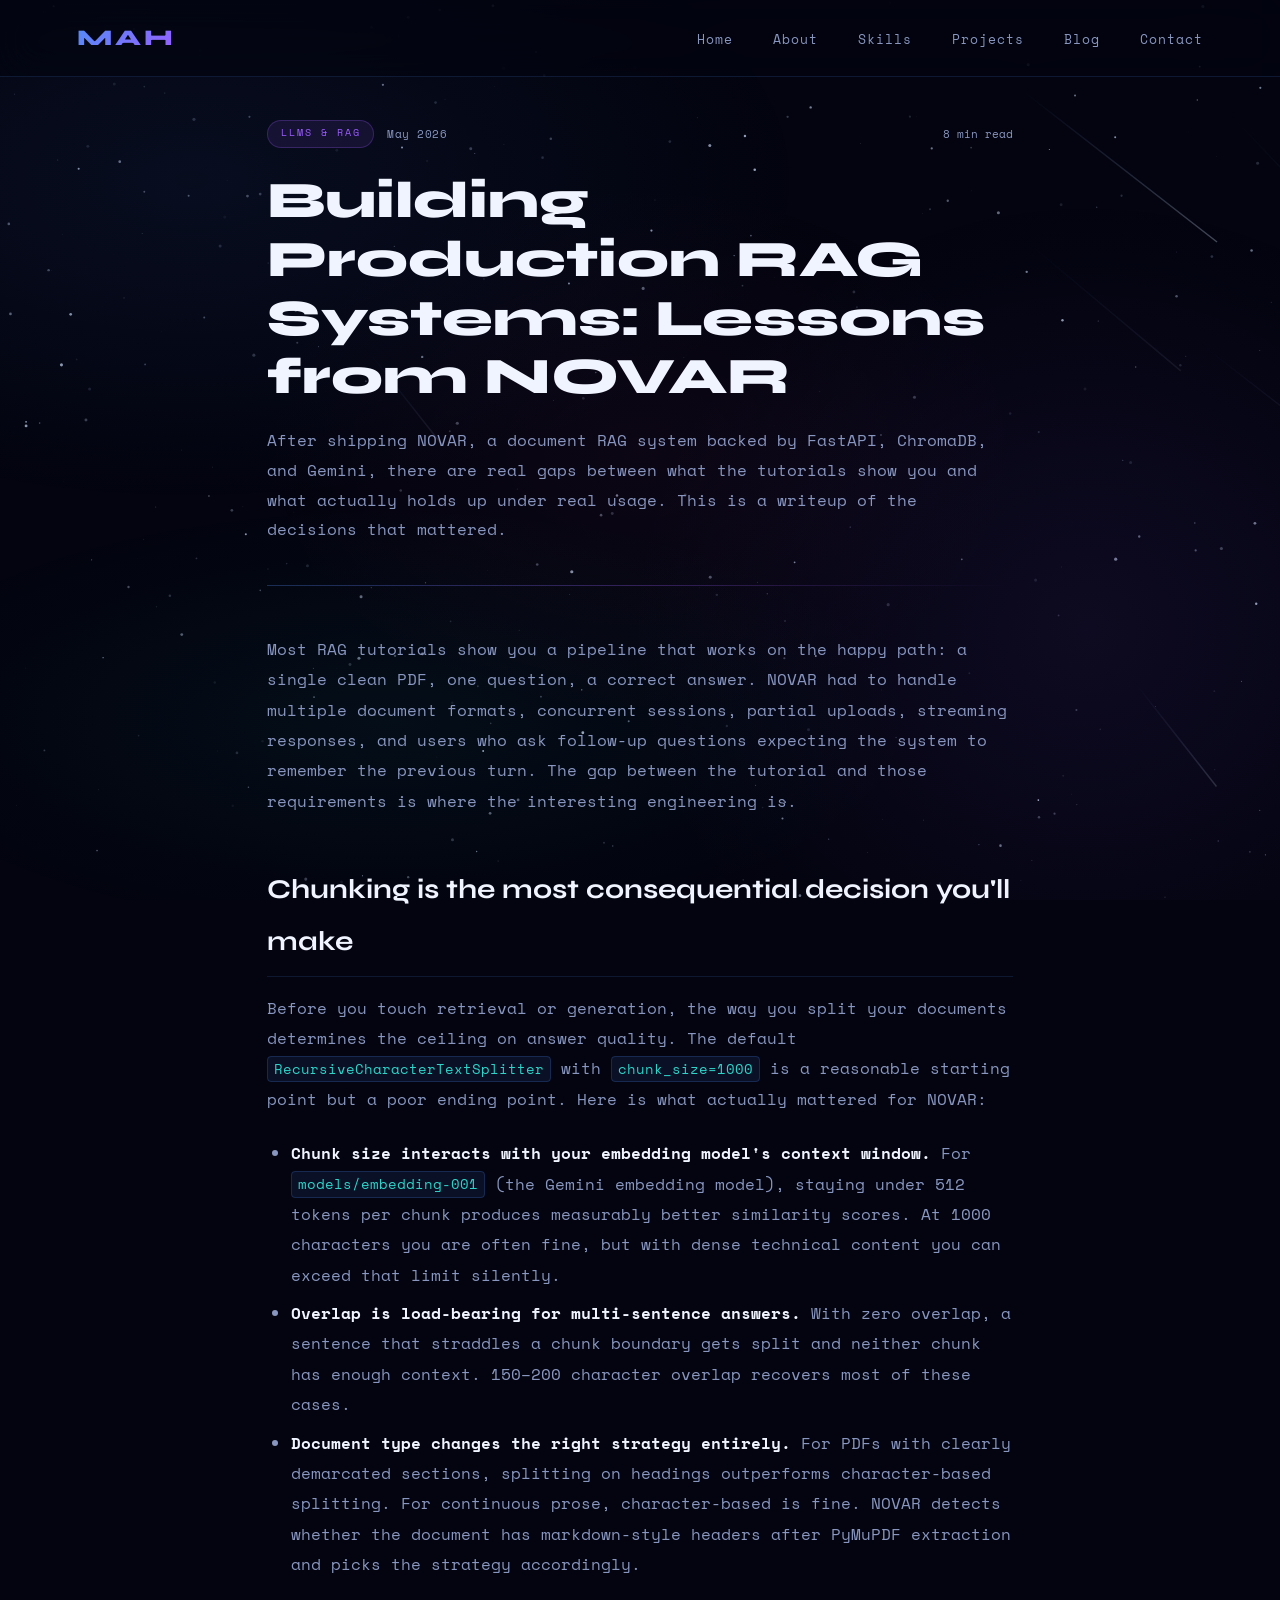
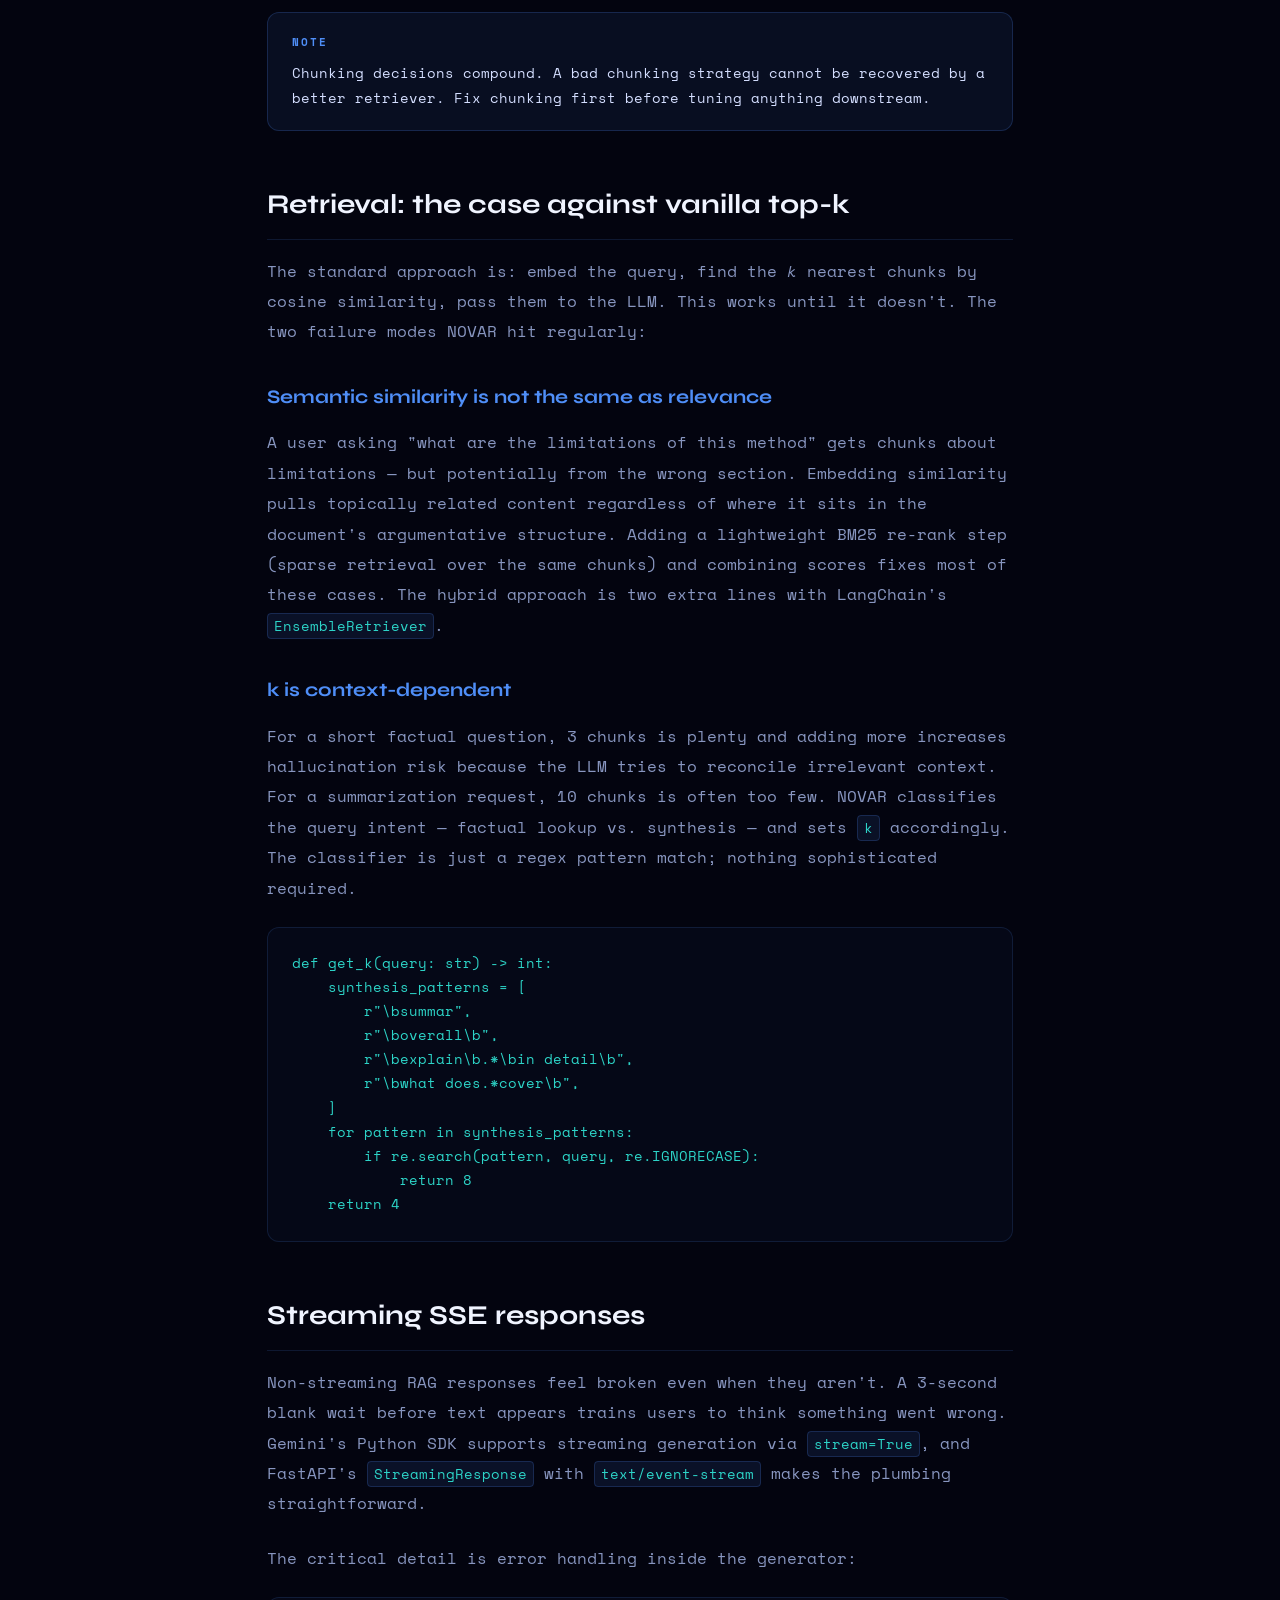
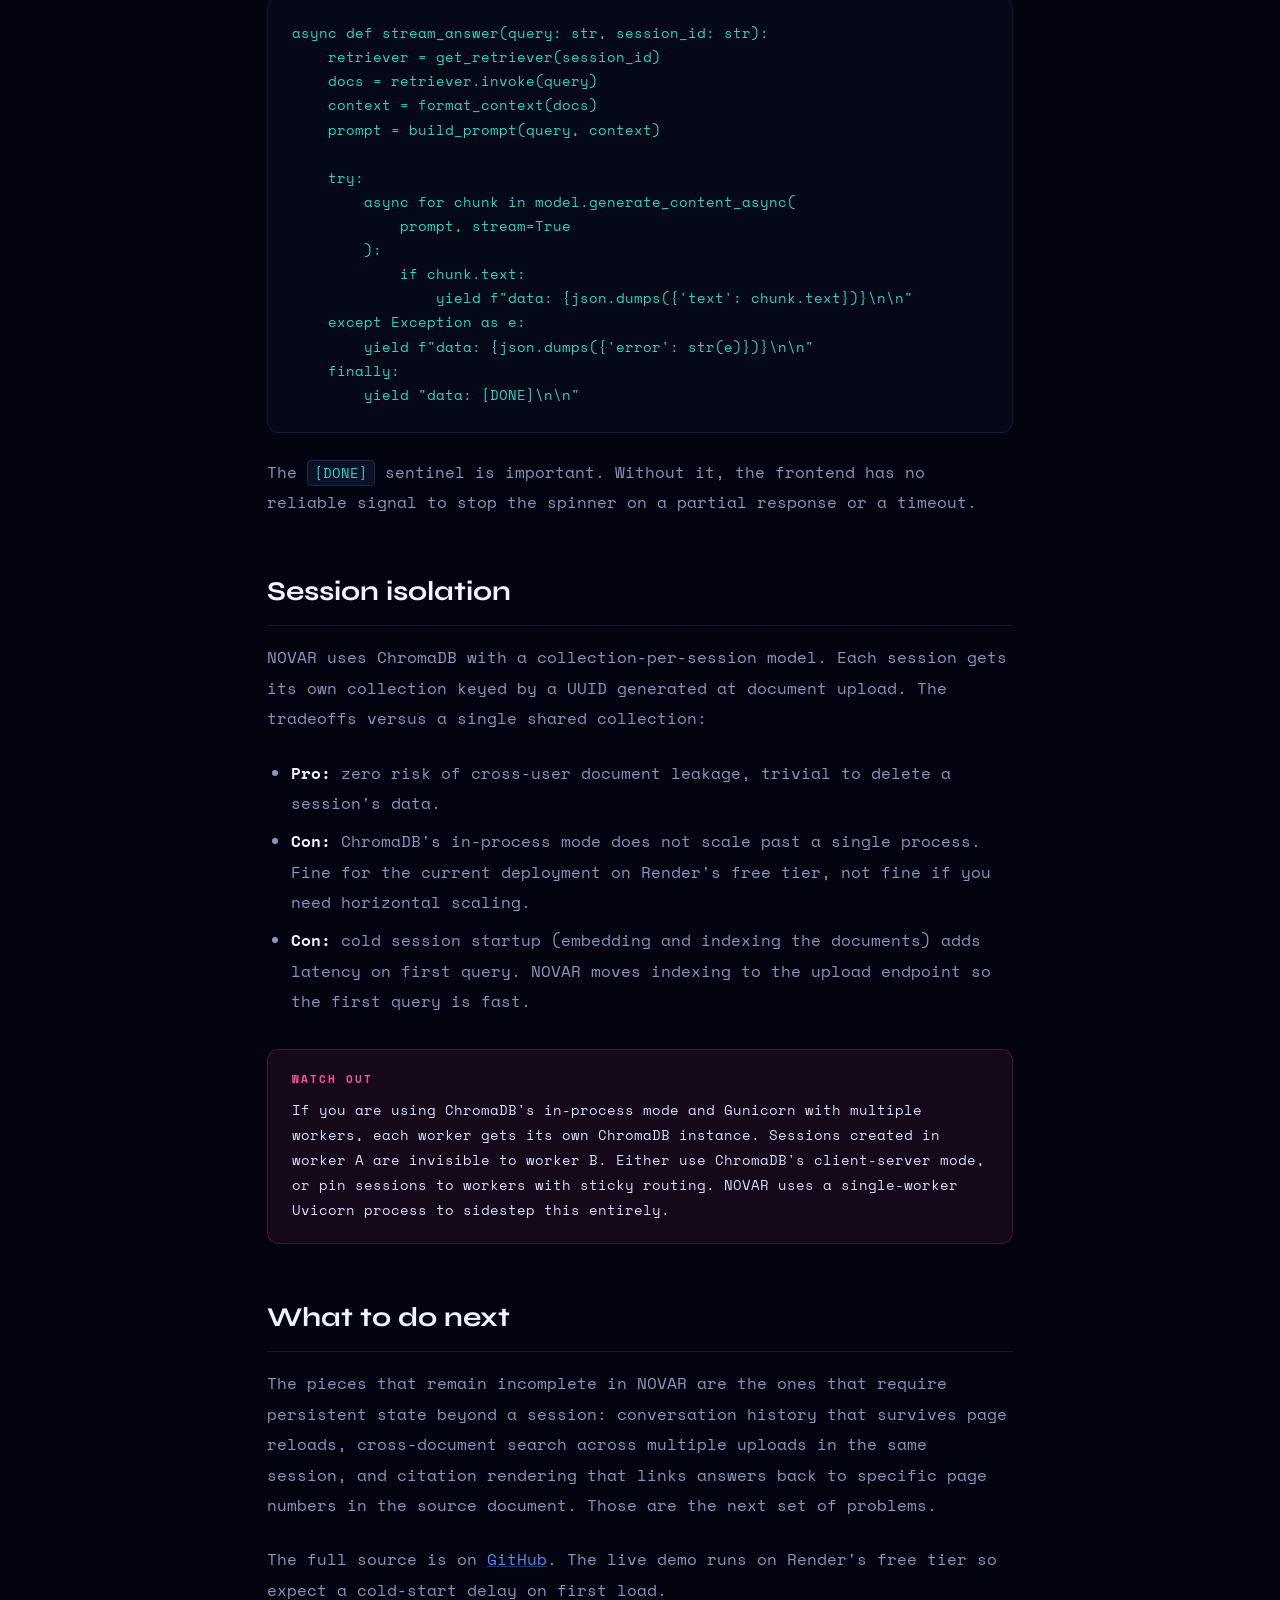
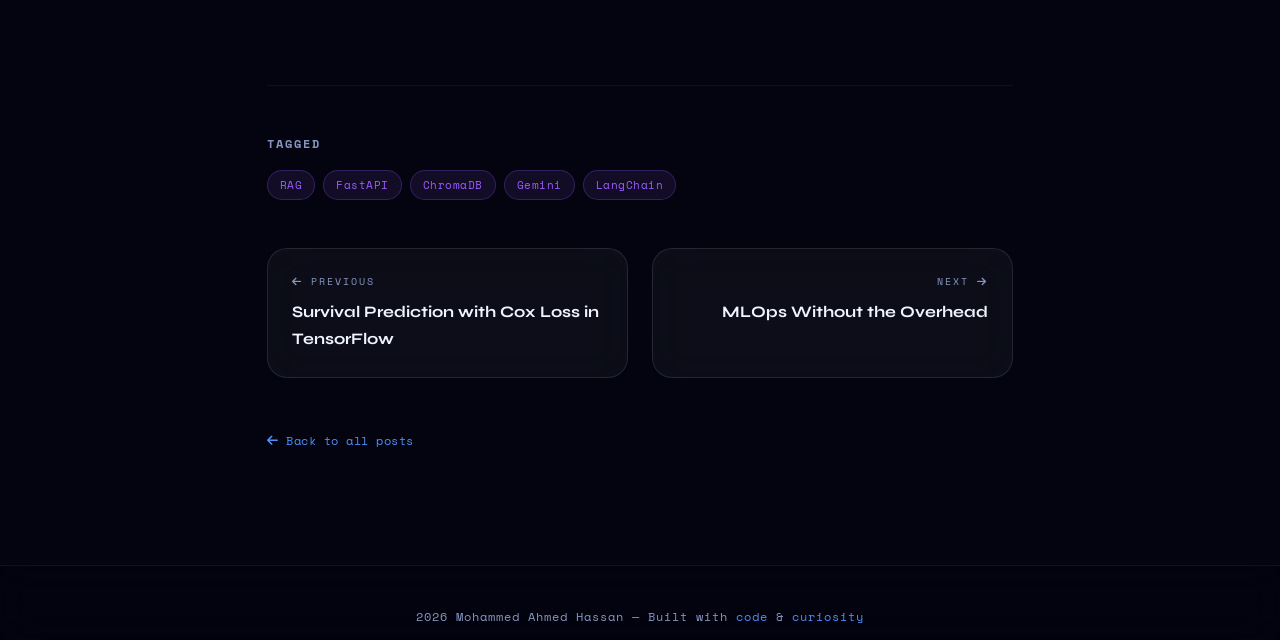
==== posts/building-rag-systems.html @ ef73b175 "refactor: modularize portfolio site and add static blog architecture" ====
<!DOCTYPE html>
<html lang="en">
<head>
    <meta charset="UTF-8">
    <meta name="viewport" content="width=device-width, initial-scale=1.0">
    <title>Building Production RAG Systems | Mohammed Ahmed Hassan</title>
    <link href="https://fonts.googleapis.com/css2?family=Syne:wght@400;600;700;800&family=Space+Mono:wght@400;700&display=swap" rel="stylesheet">
    <link rel="stylesheet" href="https://cdnjs.cloudflare.com/ajax/libs/font-awesome/6.5.1/css/all.min.css">
    <link rel="stylesheet" href="../css/style.css">
</head>
<body>
    <canvas id="starfield"></canvas>
    <div class="nebula-layer"></div>

    <div class="content-wrapper">
        <nav>
            <a href="../index.html" class="logo">MAH</a>
            <ul class="nav-links" id="navLinks">
                <li><a href="../index.html" class="nav-link">Home</a></li>
                <li><a href="../index.html#about" class="nav-link">About</a></li>
                <li><a href="../index.html#skills" class="nav-link">Skills</a></li>
                <li><a href="../index.html#projects" class="nav-link">Projects</a></li>
                <li><a href="../blog.html" class="nav-link">Blog</a></li>
                <li><a href="../index.html#contact" class="nav-link">Contact</a></li>
            </ul>
            <button class="hamburger" id="hamburger" aria-label="Toggle menu">
                <span></span>
                <span></span>
                <span></span>
            </button>
        </nav>

        <article class="post-layout">

            <!-- POST HEADER -->
            <header class="post-header">
                <div class="post-meta">
                    <span class="post-category tag purple">LLMs & RAG</span>
                    <span class="post-date">May 2026</span>
                    <span class="post-read-time">8 min read</span>
                </div>
                <h1>Building Production RAG Systems: Lessons from NOVAR</h1>
                <p class="post-summary">
                    After shipping NOVAR, a document RAG system backed by FastAPI, ChromaDB, and Gemini, there are real gaps between what the tutorials show you and what actually holds up under real usage. This is a writeup of the decisions that mattered.
                </p>
                <div class="post-divider"></div>
            </header>

            <!-- POST BODY -->
            <div class="post-body reveal">

                <p>
                    Most RAG tutorials show you a pipeline that works on the happy path: a single clean PDF, one question, a correct answer. NOVAR had to handle multiple document formats, concurrent sessions, partial uploads, streaming responses, and users who ask follow-up questions expecting the system to remember the previous turn. The gap between the tutorial and those requirements is where the interesting engineering is.
                </p>

                <h2>Chunking is the most consequential decision you'll make</h2>

                <p>
                    Before you touch retrieval or generation, the way you split your documents determines the ceiling on answer quality. The default <code>RecursiveCharacterTextSplitter</code> with <code>chunk_size=1000</code> is a reasonable starting point but a poor ending point. Here is what actually mattered for NOVAR:
                </p>

                <ul>
                    <li><strong>Chunk size interacts with your embedding model's context window.</strong> For <code>models/embedding-001</code> (the Gemini embedding model), staying under 512 tokens per chunk produces measurably better similarity scores. At 1000 characters you are often fine, but with dense technical content you can exceed that limit silently.</li>
                    <li><strong>Overlap is load-bearing for multi-sentence answers.</strong> With zero overlap, a sentence that straddles a chunk boundary gets split and neither chunk has enough context. 150–200 character overlap recovers most of these cases.</li>
                    <li><strong>Document type changes the right strategy entirely.</strong> For PDFs with clearly demarcated sections, splitting on headings outperforms character-based splitting. For continuous prose, character-based is fine. NOVAR detects whether the document has markdown-style headers after PyMuPDF extraction and picks the strategy accordingly.</li>
                </ul>

                <div class="callout info">
                    <span class="callout-label">Note</span>
                    Chunking decisions compound. A bad chunking strategy cannot be recovered by a better retriever. Fix chunking first before tuning anything downstream.
                </div>

                <h2>Retrieval: the case against vanilla top-k</h2>

                <p>
                    The standard approach is: embed the query, find the <em>k</em> nearest chunks by cosine similarity, pass them to the LLM. This works until it doesn't. The two failure modes NOVAR hit regularly:
                </p>

                <h3>Semantic similarity is not the same as relevance</h3>
                <p>
                    A user asking "what are the limitations of this method" gets chunks about limitations — but potentially from the wrong section. Embedding similarity pulls topically related content regardless of where it sits in the document's argumentative structure. Adding a lightweight BM25 re-rank step (sparse retrieval over the same chunks) and combining scores fixes most of these cases. The hybrid approach is two extra lines with LangChain's <code>EnsembleRetriever</code>.
                </p>

                <h3>k is context-dependent</h3>
                <p>
                    For a short factual question, 3 chunks is plenty and adding more increases hallucination risk because the LLM tries to reconcile irrelevant context. For a summarization request, 10 chunks is often too few. NOVAR classifies the query intent — factual lookup vs. synthesis — and sets <code>k</code> accordingly. The classifier is just a regex pattern match; nothing sophisticated required.
                </p>

                <pre><code>def get_k(query: str) -> int:
    synthesis_patterns = [
        r"\bsummar",
        r"\boverall\b",
        r"\bexplain\b.*\bin detail\b",
        r"\bwhat does.*cover\b",
    ]
    for pattern in synthesis_patterns:
        if re.search(pattern, query, re.IGNORECASE):
            return 8
    return 4</code></pre>

                <h2>Streaming SSE responses</h2>

                <p>
                    Non-streaming RAG responses feel broken even when they aren't. A 3-second blank wait before text appears trains users to think something went wrong. Gemini's Python SDK supports streaming generation via <code>stream=True</code>, and FastAPI's <code>StreamingResponse</code> with <code>text/event-stream</code> makes the plumbing straightforward.
                </p>

                <p>The critical detail is error handling inside the generator:</p>

                <pre><code>async def stream_answer(query: str, session_id: str):
    retriever = get_retriever(session_id)
    docs = retriever.invoke(query)
    context = format_context(docs)
    prompt = build_prompt(query, context)

    try:
        async for chunk in model.generate_content_async(
            prompt, stream=True
        ):
            if chunk.text:
                yield f"data: {json.dumps({'text': chunk.text})}\n\n"
    except Exception as e:
        yield f"data: {json.dumps({'error': str(e)})}\n\n"
    finally:
        yield "data: [DONE]\n\n"</code></pre>

                <p>
                    The <code>[DONE]</code> sentinel is important. Without it, the frontend has no reliable signal to stop the spinner on a partial response or a timeout.
                </p>

                <h2>Session isolation</h2>

                <p>
                    NOVAR uses ChromaDB with a collection-per-session model. Each session gets its own collection keyed by a UUID generated at document upload. The tradeoffs versus a single shared collection:
                </p>

                <ul>
                    <li><strong>Pro:</strong> zero risk of cross-user document leakage, trivial to delete a session's data.</li>
                    <li><strong>Con:</strong> ChromaDB's in-process mode does not scale past a single process. Fine for the current deployment on Render's free tier, not fine if you need horizontal scaling.</li>
                    <li><strong>Con:</strong> cold session startup (embedding and indexing the documents) adds latency on first query. NOVAR moves indexing to the upload endpoint so the first query is fast.</li>
                </ul>

                <div class="callout warning">
                    <span class="callout-label">Watch out</span>
                    If you are using ChromaDB's in-process mode and Gunicorn with multiple workers, each worker gets its own ChromaDB instance. Sessions created in worker A are invisible to worker B. Either use ChromaDB's client-server mode, or pin sessions to workers with sticky routing. NOVAR uses a single-worker Uvicorn process to sidestep this entirely.
                </div>

                <h2>What to do next</h2>

                <p>
                    The pieces that remain incomplete in NOVAR are the ones that require persistent state beyond a session: conversation history that survives page reloads, cross-document search across multiple uploads in the same session, and citation rendering that links answers back to specific page numbers in the source document. Those are the next set of problems.
                </p>

                <p>
                    The full source is on <a href="https://github.com/MohammedAH10/Novar-Network-of-Vecrtorized-Archive-Retrieval" target="_blank">GitHub</a>. The live demo runs on Render's free tier so expect a cold-start delay on first load.
                </p>

            </div>

            <!-- POST FOOTER -->
            <div class="post-footer reveal">
                <div class="post-footer-tags">
                    <h4>Tagged</h4>
                    <div class="tags">
                        <span class="tag purple">RAG</span>
                        <span class="tag purple">FastAPI</span>
                        <span class="tag purple">ChromaDB</span>
                        <span class="tag purple">Gemini</span>
                        <span class="tag purple">LangChain</span>
                    </div>
                </div>

                <div class="post-nav">
                    <a href="first-post.html" class="glass post-nav-link">
                        <span><i class="fas fa-arrow-left"></i> Previous</span>
                        <strong>Survival Prediction with Cox Loss in TensorFlow</strong>
                    </a>
                    <a href="mlops-notes.html" class="glass post-nav-link" style="text-align: right;">
                        <span>Next <i class="fas fa-arrow-right"></i></span>
                        <strong>MLOps Without the Overhead</strong>
                    </a>
                </div>

                <a href="../blog.html" class="back-to-blog">
                    <i class="fas fa-arrow-left"></i> Back to all posts
                </a>
            </div>

        </article>

        <footer>
            <p>2026 Mohammed Ahmed Hassan &mdash; Built with <span>code</span> &amp; <span>curiosity</span></p>
        </footer>
    </div>

    <script src="../js/app.js"></script>
</body>
</html>
---- css/style.css ----
/* =============================================
   SHARED DESIGN SYSTEM
   Mohammed Ahmed Hassan — Portfolio & Blog
   ============================================= */

:root {
    --space-black: #03040f;
    --space-deep: #070b1a;
    --space-dark: #0c1228;
    --glass-bg: rgba(255, 255, 255, 0.04);
    --glass-border: rgba(255, 255, 255, 0.1);
    --glass-hover: rgba(255, 255, 255, 0.08);
    --nebula-blue: #4f8ef7;
    --nebula-purple: #9b5dff;
    --nebula-pink: #ff4fa3;
    --nebula-teal: #2dd4c8;
    --star-white: #e8f0ff;
    --text: #d4deff;
    --text-dim: #8896c0;
    --text-bright: #f0f4ff;
    --accent-glow: rgba(79, 142, 247, 0.3);
}

* { margin: 0; padding: 0; box-sizing: border-box; }
html { scroll-behavior: smooth; }

body {
    font-family: 'Space Mono', monospace;
    background: var(--space-black);
    color: var(--text);
    overflow-x: hidden;
    line-height: 1.7;
}

/* ---- CANVAS STARFIELD ---- */
#starfield {
    position: fixed;
    top: 0; left: 0;
    width: 100%; height: 100%;
    z-index: 0;
    pointer-events: none;
}

/* ---- NEBULA BACKGROUND ---- */
.nebula-layer {
    position: fixed;
    top: 0; left: 0;
    width: 100%; height: 100%;
    z-index: 0;
    pointer-events: none;
    background:
        radial-gradient(ellipse 80% 60% at 15% 20%, rgba(79, 142, 247, 0.07) 0%, transparent 60%),
        radial-gradient(ellipse 60% 80% at 85% 70%, rgba(155, 93, 255, 0.08) 0%, transparent 60%),
        radial-gradient(ellipse 50% 50% at 50% 50%, rgba(255, 79, 163, 0.04) 0%, transparent 60%),
        radial-gradient(ellipse 70% 40% at 30% 80%, rgba(45, 212, 200, 0.05) 0%, transparent 60%);
    animation: nebulaDrift 25s ease-in-out infinite alternate;
}

@keyframes nebulaDrift {
    0%   { opacity: 0.7; transform: scale(1); }
    50%  { opacity: 1;   transform: scale(1.05); }
    100% { opacity: 0.8; transform: scale(1.02); }
}

/* ---- CONTENT WRAPPER ---- */
.content-wrapper { position: relative; z-index: 1; }

/* ---- NAV ---- */
nav {
    position: fixed;
    top: 0; width: 100%;
    padding: 1.2rem 6%;
    display: flex;
    justify-content: space-between;
    align-items: center;
    z-index: 1000;
    background: rgba(3, 4, 15, 0.6);
    backdrop-filter: blur(20px);
    -webkit-backdrop-filter: blur(20px);
    border-bottom: 1px solid rgba(79, 142, 247, 0.15);
}

.logo {
    font-family: 'Syne', sans-serif;
    font-size: 1.4rem;
    font-weight: 800;
    background: linear-gradient(135deg, var(--nebula-blue), var(--nebula-purple));
    -webkit-background-clip: text;
    -webkit-text-fill-color: transparent;
    background-clip: text;
    letter-spacing: 3px;
    text-decoration: none;
}

.nav-links { display: flex; gap: 2.5rem; list-style: none; }

.nav-links a {
    color: var(--text-dim);
    text-decoration: none;
    font-size: 0.8rem;
    font-weight: 400;
    letter-spacing: 1px;
    transition: color 0.3s;
    position: relative;
}
.nav-links a:hover { color: var(--nebula-blue); }

.nav-links a.active {
    color: var(--nebula-blue);
}
.nav-links a.active::after {
    content: '';
    position: absolute;
    bottom: -4px;
    left: 0; right: 0;
    height: 1px;
    background: var(--nebula-blue);
    box-shadow: 0 0 8px var(--nebula-blue);
}

/* ---- SECTIONS ---- */
section {
    padding: 7rem 6%;
    max-width: 1300px;
    margin: 0 auto;
}

.section-header { margin-bottom: 4rem; }

.section-eyebrow {
    font-size: 0.7rem;
    letter-spacing: 4px;
    color: var(--nebula-teal);
    text-transform: uppercase;
    margin-bottom: 0.75rem;
    display: block;
}

.section-title {
    font-family: 'Syne', sans-serif;
    font-size: clamp(2rem, 4vw, 3rem);
    font-weight: 800;
    color: var(--text-bright);
}

.section-title span {
    background: linear-gradient(135deg, var(--nebula-blue), var(--nebula-purple));
    -webkit-background-clip: text;
    -webkit-text-fill-color: transparent;
    background-clip: text;
}

/* ---- GLASS CARD ---- */
.glass {
    background: var(--glass-bg);
    border: 1px solid var(--glass-border);
    backdrop-filter: blur(20px);
    -webkit-backdrop-filter: blur(20px);
    border-radius: 20px;
    transition: all 0.35s ease;
}

.glass:hover {
    background: var(--glass-hover);
    border-color: rgba(79, 142, 247, 0.25);
    box-shadow: 0 8px 40px rgba(79, 142, 247, 0.1);
    transform: translateY(-4px);
}

/* ---- TAGS ---- */
.tags { display: flex; flex-wrap: wrap; gap: 0.5rem; }

.tag {
    padding: 0.28rem 0.75rem;
    font-size: 0.7rem;
    border-radius: 50px;
    background: rgba(79, 142, 247, 0.1);
    border: 1px solid rgba(79, 142, 247, 0.25);
    color: var(--nebula-blue);
    letter-spacing: 0.5px;
}

.tag.purple {
    background: rgba(155, 93, 255, 0.1);
    border-color: rgba(155, 93, 255, 0.25);
    color: var(--nebula-purple);
}

.tag.teal {
    background: rgba(45, 212, 200, 0.1);
    border-color: rgba(45, 212, 200, 0.25);
    color: var(--nebula-teal);
}

.tag.pink {
    background: rgba(255, 79, 163, 0.1);
    border-color: rgba(255, 79, 163, 0.25);
    color: var(--nebula-pink);
}

/* ---- BUTTONS ---- */
.btn {
    padding: 0.85rem 2rem;
    font-family: 'Space Mono', monospace;
    font-size: 0.8rem;
    font-weight: 700;
    letter-spacing: 1px;
    text-decoration: none;
    border: none;
    cursor: pointer;
    transition: all 0.3s;
    display: inline-block;
}

.btn-primary {
    background: linear-gradient(135deg, var(--nebula-blue), var(--nebula-purple));
    color: #fff;
    border-radius: 50px;
    box-shadow: 0 0 25px rgba(79, 142, 247, 0.3);
}
.btn-primary:hover {
    transform: translateY(-3px);
    box-shadow: 0 8px 35px rgba(79, 142, 247, 0.5);
}

.btn-ghost {
    background: var(--glass-bg);
    color: var(--text);
    border: 1px solid var(--glass-border);
    border-radius: 50px;
    backdrop-filter: blur(10px);
}
.btn-ghost:hover {
    background: var(--glass-hover);
    border-color: rgba(79, 142, 247, 0.4);
    transform: translateY(-3px);
}

/* ---- FOOTER ---- */
footer {
    padding: 2.5rem 6%;
    text-align: center;
    border-top: 1px solid rgba(79, 142, 247, 0.1);
    background: rgba(3, 4, 15, 0.7);
    backdrop-filter: blur(20px);
    position: relative;
    z-index: 1;
}

footer p {
    font-size: 0.78rem;
    color: var(--text-dim);
    letter-spacing: 1px;
}

footer span { color: var(--nebula-blue); }

/* ---- HAMBURGER ---- */
.hamburger {
    display: none;
    flex-direction: column;
    justify-content: center;
    gap: 5px;
    background: none;
    border: none;
    cursor: pointer;
    padding: 6px;
    z-index: 1100;
}
.hamburger span {
    display: block;
    width: 24px;
    height: 2px;
    background: var(--text);
    border-radius: 2px;
    transition: transform 0.3s, opacity 0.3s, background 0.3s;
    transform-origin: center;
}
.hamburger.open span:nth-child(1) { transform: translateY(7px) rotate(45deg); background: var(--nebula-blue); }
.hamburger.open span:nth-child(2) { opacity: 0; transform: scaleX(0); }
.hamburger.open span:nth-child(3) { transform: translateY(-7px) rotate(-45deg); background: var(--nebula-blue); }

/* ---- SCROLL REVEAL ---- */
.reveal {
    opacity: 0;
    transform: translateY(30px);
    transition: opacity 0.7s ease, transform 0.7s ease;
}
.reveal.visible {
    opacity: 1;
    transform: translateY(0);
}

/* ---- ANIMATIONS ---- */
@keyframes fadeUp {
    from { opacity: 0; transform: translateY(24px); }
    to   { opacity: 1; transform: translateY(0); }
}

@keyframes spinSlow { to { transform: rotate(360deg); } }

@keyframes orbit { to { transform: rotate(360deg) translateX(-5px); } }

@keyframes pulseDot {
    0%, 100% { transform: scale(1); opacity: 1; }
    50%       { transform: scale(1.5); opacity: 0.5; }
}

/* ============================================
   INDEX — HERO
   ============================================ */
.hero {
    min-height: 100vh;
    display: flex;
    align-items: center;
    padding: 120px 6% 60px;
}

.hero-inner {
    max-width: 1200px;
    width: 100%;
    display: flex;
    align-items: center;
    gap: 5rem;
    flex-wrap: wrap;
}

.hero-text { flex: 1; min-width: 300px; }

.hero-label {
    font-size: 0.75rem;
    letter-spacing: 4px;
    color: var(--nebula-teal);
    text-transform: uppercase;
    margin-bottom: 1.5rem;
    opacity: 0;
    animation: fadeUp 0.8s 0.2s ease forwards;
}

.hero-name {
    font-family: 'Syne', sans-serif;
    font-size: clamp(2.8rem, 6vw, 5.5rem);
    font-weight: 800;
    line-height: 1.05;
    margin-bottom: 1.5rem;
    opacity: 0;
    animation: fadeUp 0.8s 0.4s ease forwards;
}

.hero-name .line1 { color: var(--text-bright); display: block; }
.hero-name .line2 {
    background: linear-gradient(135deg, var(--nebula-blue), var(--nebula-purple), var(--nebula-pink));
    -webkit-background-clip: text;
    -webkit-text-fill-color: transparent;
    background-clip: text;
    display: block;
}

.hero-roles {
    font-size: 0.9rem;
    color: var(--text-dim);
    margin-bottom: 2rem;
    letter-spacing: 1px;
    opacity: 0;
    animation: fadeUp 0.8s 0.5s ease forwards;
}
.hero-roles span { color: var(--nebula-blue); }

.hero-desc {
    font-size: 0.95rem;
    line-height: 1.9;
    color: var(--text-dim);
    max-width: 560px;
    margin-bottom: 3rem;
    opacity: 0;
    animation: fadeUp 0.8s 0.6s ease forwards;
}

.hero-btns {
    display: flex;
    gap: 1.2rem;
    flex-wrap: wrap;
    opacity: 0;
    animation: fadeUp 0.8s 0.7s ease forwards;
}

/* Profile photo */
.hero-photo-wrap {
    position: relative;
    width: 280px;
    height: 280px;
    flex-shrink: 0;
    opacity: 0;
    animation: fadeUp 0.8s 0.5s ease forwards;
}

.hero-photo-wrap::before {
    content: '';
    position: absolute;
    inset: -3px;
    border-radius: 50%;
    background: linear-gradient(135deg, var(--nebula-blue), var(--nebula-purple), var(--nebula-pink));
    animation: spinSlow 8s linear infinite;
    opacity: 0.7;
}

.hero-photo-wrap::after {
    content: '';
    position: absolute;
    inset: -18px;
    border-radius: 50%;
    border: 1px solid rgba(79, 142, 247, 0.2);
    animation: spinSlow 15s linear infinite reverse;
}

.hero-photo {
    width: 100%;
    height: 100%;
    object-fit: cover;
    border-radius: 50%;
    position: relative;
    z-index: 1;
    border: 4px solid var(--space-black);
}

.orbit-dot {
    position: absolute;
    width: 10px; height: 10px;
    border-radius: 50%;
    background: var(--nebula-blue);
    box-shadow: 0 0 10px var(--nebula-blue);
    top: -5px; left: 50%;
    transform-origin: 0 145px;
    animation: orbit 6s linear infinite;
}
.orbit-dot:nth-child(2) {
    background: var(--nebula-purple);
    box-shadow: 0 0 10px var(--nebula-purple);
    animation-delay: -3s;
}

/* ============================================
   INDEX — ABOUT
   ============================================ */
#about .about-body {
    padding: 3rem;
    font-size: 1rem;
    line-height: 2;
    color: var(--text-dim);
    max-width: 880px;
}

.highlight        { color: var(--nebula-blue);   font-weight: 700; }
.highlight-purple { color: var(--nebula-purple);  font-weight: 700; }
.highlight-teal   { color: var(--nebula-teal);    font-weight: 700; }

/* ============================================
   INDEX — SKILLS
   ============================================ */
.skills-grid {
    display: grid;
    grid-template-columns: repeat(auto-fit, minmax(240px, 1fr));
    gap: 1.5rem;
}

.skill-card { padding: 2rem; }

.skill-icon {
    font-size: 1.6rem;
    margin-bottom: 1rem;
    display: block;
}

.skill-card h3 {
    font-family: 'Syne', sans-serif;
    font-size: 1.05rem;
    font-weight: 700;
    color: var(--text-bright);
    margin-bottom: 0.6rem;
}

.skill-card p {
    font-size: 0.8rem;
    color: var(--text-dim);
    margin-bottom: 1.2rem;
    line-height: 1.7;
}

/* ============================================
   INDEX — PROJECTS
   ============================================ */
.projects-grid {
    display: grid;
    grid-template-columns: repeat(auto-fit, minmax(340px, 1fr));
    gap: 2rem;
}

.project-card {
    display: flex;
    flex-direction: column;
    overflow: hidden;
}

.project-top {
    padding: 2rem 2rem 1.5rem;
    flex: 1;
}

.project-badge {
    display: inline-block;
    font-size: 0.65rem;
    letter-spacing: 2px;
    text-transform: uppercase;
    padding: 0.3rem 0.9rem;
    border-radius: 50px;
    background: rgba(79, 142, 247, 0.1);
    border: 1px solid rgba(79, 142, 247, 0.2);
    color: var(--nebula-blue);
    margin-bottom: 1.2rem;
}
.project-badge.purple { background: rgba(155, 93, 255, 0.1); border-color: rgba(155, 93, 255, 0.2); color: var(--nebula-purple); }
.project-badge.teal   { background: rgba(45, 212, 200, 0.1);  border-color: rgba(45, 212, 200, 0.2);  color: var(--nebula-teal); }
.project-badge.pink   { background: rgba(255, 79, 163, 0.1);  border-color: rgba(255, 79, 163, 0.2);  color: var(--nebula-pink); }

.project-card h3 {
    font-family: 'Syne', sans-serif;
    font-size: 1.35rem;
    font-weight: 700;
    color: var(--text-bright);
    margin-bottom: 0.8rem;
    line-height: 1.3;
}

.project-card p {
    font-size: 0.82rem;
    color: var(--text-dim);
    line-height: 1.8;
    margin-bottom: 1.5rem;
}

.project-bottom {
    padding: 1.5rem 2rem;
    border-top: 1px solid var(--glass-border);
    display: flex;
    gap: 0.8rem;
    flex-wrap: wrap;
}

.proj-link {
    padding: 0.5rem 1.2rem;
    font-family: 'Space Mono', monospace;
    font-size: 0.72rem;
    font-weight: 700;
    letter-spacing: 0.5px;
    text-decoration: none;
    border-radius: 50px;
    transition: all 0.3s;
    display: flex;
    align-items: center;
    gap: 0.4rem;
}

.proj-link.github {
    background: rgba(255,255,255,0.06);
    border: 1px solid rgba(255,255,255,0.12);
    color: var(--text);
}
.proj-link.github:hover { background: rgba(255,255,255,0.12); border-color: rgba(255,255,255,0.25); }

.proj-link.demo {
    background: linear-gradient(135deg, var(--nebula-blue), var(--nebula-purple));
    color: #fff;
    border: none;
}
.proj-link.demo:hover { box-shadow: 0 4px 20px rgba(79, 142, 247, 0.4); transform: translateY(-2px); }

/* Featured card */
.featured-card {
    grid-column: 1 / -1;
    display: grid;
    grid-template-columns: 1fr auto;
    gap: 3rem;
    align-items: center;
    padding: 3rem;
}

.featured-label {
    font-size: 0.65rem;
    letter-spacing: 3px;
    color: var(--nebula-pink);
    text-transform: uppercase;
    display: flex;
    align-items: center;
    gap: 0.5rem;
    margin-bottom: 1rem;
}

.pulse-dot {
    width: 8px; height: 8px;
    border-radius: 50%;
    background: var(--nebula-pink);
    box-shadow: 0 0 8px var(--nebula-pink);
    animation: pulseDot 2s ease-in-out infinite;
}

.featured-card h3 {
    font-family: 'Syne', sans-serif;
    font-size: 2.5rem;
    font-weight: 800;
    color: var(--text-bright);
    margin-bottom: 0.8rem;
}

.featured-card p {
    font-size: 0.9rem;
    color: var(--text-dim);
    line-height: 1.85;
    max-width: 600px;
    margin-bottom: 2rem;
}

.featured-links { display: flex; gap: 1rem; flex-wrap: wrap; }

/* ============================================
   INDEX — CONTACT
   ============================================ */
.contact-grid {
    display: grid;
    grid-template-columns: 1fr 1fr;
    gap: 3rem;
}

.contact-left { padding: 3rem; }

.contact-left h3 {
    font-family: 'Syne', sans-serif;
    font-size: 1.8rem;
    font-weight: 700;
    color: var(--text-bright);
    margin-bottom: 1rem;
}

.contact-left p {
    font-size: 0.85rem;
    color: var(--text-dim);
    line-height: 1.85;
    margin-bottom: 2rem;
}

.contact-item {
    display: flex;
    align-items: center;
    gap: 1.2rem;
    margin-bottom: 1.5rem;
}

.contact-icon {
    width: 44px; height: 44px;
    border-radius: 12px;
    background: linear-gradient(135deg, rgba(79,142,247,0.2), rgba(155,93,255,0.2));
    border: 1px solid rgba(79,142,247,0.25);
    display: flex;
    align-items: center;
    justify-content: center;
    font-size: 1rem;
    color: var(--nebula-blue);
    flex-shrink: 0;
}

.contact-item .info p:first-child {
    font-size: 0.7rem;
    color: var(--text-dim);
    letter-spacing: 1px;
    margin-bottom: 0.15rem;
}

.contact-item .info a,
.contact-item .info span {
    font-size: 0.85rem;
    color: var(--text);
    text-decoration: none;
}
.contact-item .info a:hover { color: var(--nebula-blue); }

.socials {
    display: flex;
    gap: 0.75rem;
    margin-top: 2.5rem;
    flex-wrap: wrap;
}

.social-btn {
    width: 42px; height: 42px;
    border-radius: 12px;
    background: rgba(255,255,255,0.05);
    border: 1px solid rgba(255,255,255,0.1);
    display: flex;
    align-items: center;
    justify-content: center;
    color: var(--text-dim);
    text-decoration: none;
    font-size: 1rem;
    transition: all 0.3s;
}
.social-btn:hover {
    background: rgba(79,142,247,0.15);
    border-color: rgba(79,142,247,0.35);
    color: var(--nebula-blue);
    transform: translateY(-3px);
}

.contact-form { padding: 3rem; display: flex; flex-direction: column; gap: 1.2rem; }

.form-group { display: flex; flex-direction: column; gap: 0.5rem; }

.form-group label {
    font-size: 0.72rem;
    letter-spacing: 1.5px;
    text-transform: uppercase;
    color: var(--nebula-blue);
}

.form-group input,
.form-group textarea {
    background: rgba(255,255,255,0.04);
    border: 1px solid rgba(255,255,255,0.1);
    border-radius: 10px;
    padding: 0.9rem 1.1rem;
    color: var(--text);
    font-family: 'Space Mono', monospace;
    font-size: 0.85rem;
    transition: all 0.3s;
    resize: none;
}

.form-group input:focus,
.form-group textarea:focus {
    outline: none;
    border-color: rgba(79, 142, 247, 0.5);
    background: rgba(79, 142, 247, 0.05);
    box-shadow: 0 0 20px rgba(79, 142, 247, 0.1);
}

.form-group textarea { min-height: 130px; resize: vertical; }

.btn-submit {
    padding: 1rem;
    background: linear-gradient(135deg, var(--nebula-blue), var(--nebula-purple));
    color: #fff;
    border: none;
    border-radius: 12px;
    font-family: 'Space Mono', monospace;
    font-size: 0.85rem;
    font-weight: 700;
    letter-spacing: 1px;
    cursor: pointer;
    margin-top: 0.5rem;
    transition: all 0.3s;
}
.btn-submit:hover {
    box-shadow: 0 6px 30px rgba(79,142,247,0.4);
    transform: translateY(-2px);
}

/* ============================================
   BLOG — LISTING PAGE
   ============================================ */
.blog-hero {
    padding: 140px 6% 5rem;
    max-width: 1300px;
    margin: 0 auto;
}

.blog-hero-inner {
    display: flex;
    align-items: flex-end;
    justify-content: space-between;
    gap: 2rem;
    flex-wrap: wrap;
    margin-bottom: 3rem;
}

.blog-hero-text .page-eyebrow {
    font-size: 0.7rem;
    letter-spacing: 4px;
    color: var(--nebula-teal);
    text-transform: uppercase;
    margin-bottom: 0.75rem;
    display: block;
    opacity: 0;
    animation: fadeUp 0.7s 0.1s ease forwards;
}

.blog-hero-text h1 {
    font-family: 'Syne', sans-serif;
    font-size: clamp(2.4rem, 5vw, 4rem);
    font-weight: 800;
    color: var(--text-bright);
    line-height: 1.1;
    opacity: 0;
    animation: fadeUp 0.7s 0.25s ease forwards;
}

.blog-hero-text h1 span {
    background: linear-gradient(135deg, var(--nebula-blue), var(--nebula-purple));
    -webkit-background-clip: text;
    -webkit-text-fill-color: transparent;
    background-clip: text;
}

.blog-hero-text p {
    font-size: 0.9rem;
    color: var(--text-dim);
    margin-top: 1rem;
    max-width: 500px;
    line-height: 1.85;
    opacity: 0;
    animation: fadeUp 0.7s 0.4s ease forwards;
}

/* Filter bar */
.filter-bar {
    display: flex;
    gap: 0.6rem;
    flex-wrap: wrap;
    opacity: 0;
    animation: fadeUp 0.7s 0.5s ease forwards;
}

.filter-btn {
    padding: 0.45rem 1.1rem;
    font-family: 'Space Mono', monospace;
    font-size: 0.7rem;
    letter-spacing: 1px;
    border-radius: 50px;
    background: var(--glass-bg);
    border: 1px solid var(--glass-border);
    color: var(--text-dim);
    cursor: pointer;
    transition: all 0.25s;
}
.filter-btn:hover,
.filter-btn.active {
    background: rgba(79, 142, 247, 0.12);
    border-color: rgba(79, 142, 247, 0.4);
    color: var(--nebula-blue);
}

/* Blog grid */
.blog-grid {
    display: grid;
    grid-template-columns: repeat(auto-fill, minmax(340px, 1fr));
    gap: 2rem;
    padding: 0 6% 7rem;
    max-width: 1300px;
    margin: 0 auto;
}

/* Post card */
.post-card {
    display: flex;
    flex-direction: column;
    overflow: hidden;
    cursor: pointer;
    text-decoration: none;
}

.post-card:hover { transform: translateY(-6px); box-shadow: 0 12px 50px rgba(79, 142, 247, 0.12); }

.post-card-top {
    padding: 2rem 2rem 1.5rem;
    flex: 1;
    display: flex;
    flex-direction: column;
}

.post-meta {
    display: flex;
    align-items: center;
    gap: 0.8rem;
    margin-bottom: 1.2rem;
    flex-wrap: wrap;
}

.post-category {
    font-size: 0.62rem;
    letter-spacing: 2px;
    text-transform: uppercase;
    padding: 0.28rem 0.8rem;
    border-radius: 50px;
}

.post-date {
    font-size: 0.7rem;
    color: var(--text-dim);
    letter-spacing: 0.5px;
}

.post-read-time {
    font-size: 0.7rem;
    color: var(--text-dim);
    margin-left: auto;
}

.post-card h2 {
    font-family: 'Syne', sans-serif;
    font-size: 1.3rem;
    font-weight: 700;
    color: var(--text-bright);
    margin-bottom: 0.8rem;
    line-height: 1.35;
}

.post-card .post-excerpt {
    font-size: 0.82rem;
    color: var(--text-dim);
    line-height: 1.8;
    flex: 1;
}

.post-card-bottom {
    padding: 1.2rem 2rem;
    border-top: 1px solid var(--glass-border);
    display: flex;
    align-items: center;
    justify-content: space-between;
}

.post-tags { display: flex; gap: 0.4rem; flex-wrap: wrap; }

.read-more {
    font-size: 0.72rem;
    color: var(--nebula-blue);
    text-decoration: none;
    display: flex;
    align-items: center;
    gap: 0.3rem;
    white-space: nowrap;
    transition: gap 0.2s;
}
.read-more:hover { gap: 0.6rem; }

/* Featured blog post (first card) */
.post-card.featured-post {
    grid-column: 1 / -1;
    display: grid;
    grid-template-columns: 1fr 1fr;
}

.post-card.featured-post .post-card-top { padding: 3rem; }

.post-card.featured-post h2 {
    font-size: 1.9rem;
    line-height: 1.25;
}

.post-card.featured-post .post-excerpt { font-size: 0.88rem; }

.post-card.featured-post .post-card-bottom {
    padding: 2rem 3rem;
}

.post-visual {
    background: linear-gradient(135deg, rgba(79,142,247,0.08), rgba(155,93,255,0.12));
    border-left: 1px solid var(--glass-border);
    display: flex;
    align-items: center;
    justify-content: center;
    min-height: 280px;
    position: relative;
    overflow: hidden;
}

.post-visual-text {
    font-family: 'Syne', sans-serif;
    font-size: 5rem;
    font-weight: 800;
    opacity: 0.08;
    color: var(--nebula-blue);
    line-height: 1;
    user-select: none;
    padding: 2rem;
    text-align: center;
}

/* ============================================
   BLOG POST — ARTICLE PAGE
   ============================================ */
.post-layout {
    padding: 120px 6% 7rem;
    max-width: 900px;
    margin: 0 auto;
}

.post-header { margin-bottom: 3rem; }

.post-header .post-meta {
    display: flex;
    align-items: center;
    gap: 0.8rem;
    flex-wrap: wrap;
    margin-bottom: 1.5rem;
    opacity: 0;
    animation: fadeUp 0.6s 0.1s ease forwards;
}

.post-header h1 {
    font-family: 'Syne', sans-serif;
    font-size: clamp(2rem, 5vw, 3.2rem);
    font-weight: 800;
    color: var(--text-bright);
    line-height: 1.15;
    margin-bottom: 1.2rem;
    opacity: 0;
    animation: fadeUp 0.7s 0.2s ease forwards;
}

.post-header .post-summary {
    font-size: 1rem;
    color: var(--text-dim);
    line-height: 1.85;
    max-width: 720px;
    opacity: 0;
    animation: fadeUp 0.7s 0.35s ease forwards;
}

.post-divider {
    height: 1px;
    background: linear-gradient(90deg, var(--nebula-blue), var(--nebula-purple), transparent);
    margin: 2.5rem 0;
    opacity: 0.3;
}

/* Article body typography */
.post-body {
    font-size: 1rem;
    line-height: 1.9;
    color: var(--text-dim);
}

.post-body h2 {
    font-family: 'Syne', sans-serif;
    font-size: 1.7rem;
    font-weight: 700;
    color: var(--text-bright);
    margin: 3rem 0 1rem;
    padding-bottom: 0.5rem;
    border-bottom: 1px solid rgba(79, 142, 247, 0.15);
}

.post-body h3 {
    font-family: 'Syne', sans-serif;
    font-size: 1.2rem;
    font-weight: 700;
    color: var(--nebula-blue);
    margin: 2rem 0 0.75rem;
}

.post-body p { margin-bottom: 1.5rem; }

.post-body a {
    color: var(--nebula-blue);
    text-decoration: underline;
    text-decoration-color: rgba(79, 142, 247, 0.4);
    transition: text-decoration-color 0.2s;
}
.post-body a:hover { text-decoration-color: var(--nebula-blue); }

.post-body strong { color: var(--text-bright); font-weight: 700; }

.post-body code {
    font-family: 'Space Mono', monospace;
    font-size: 0.85em;
    background: rgba(79, 142, 247, 0.1);
    border: 1px solid rgba(79, 142, 247, 0.2);
    border-radius: 4px;
    padding: 0.15em 0.45em;
    color: var(--nebula-teal);
}

.post-body pre {
    background: rgba(7, 11, 26, 0.8);
    border: 1px solid rgba(79, 142, 247, 0.15);
    border-radius: 12px;
    padding: 1.5rem;
    overflow-x: auto;
    margin: 1.5rem 0;
    font-size: 0.85rem;
    line-height: 1.7;
}

.post-body pre code {
    background: none;
    border: none;
    padding: 0;
    font-size: inherit;
    color: var(--nebula-teal);
}

.post-body blockquote {
    border-left: 3px solid var(--nebula-purple);
    padding: 1rem 1.5rem;
    margin: 1.5rem 0;
    background: rgba(155, 93, 255, 0.05);
    border-radius: 0 10px 10px 0;
    font-style: italic;
    color: var(--text);
}

.post-body ul,
.post-body ol {
    padding-left: 1.5rem;
    margin-bottom: 1.5rem;
}

.post-body li { margin-bottom: 0.5rem; }

/* Callout boxes */
.callout {
    padding: 1.25rem 1.5rem;
    border-radius: 12px;
    margin: 2rem 0;
    font-size: 0.9rem;
    line-height: 1.75;
}

.callout.info {
    background: rgba(79, 142, 247, 0.08);
    border: 1px solid rgba(79, 142, 247, 0.2);
    color: var(--text);
}

.callout.warning {
    background: rgba(255, 79, 163, 0.07);
    border: 1px solid rgba(255, 79, 163, 0.2);
    color: var(--text);
}

.callout-label {
    font-size: 0.68rem;
    letter-spacing: 2px;
    text-transform: uppercase;
    font-weight: 700;
    margin-bottom: 0.5rem;
    display: block;
}
.callout.info .callout-label   { color: var(--nebula-blue); }
.callout.warning .callout-label { color: var(--nebula-pink); }

/* Post footer / nav */
.post-footer {
    margin-top: 5rem;
    padding-top: 3rem;
    border-top: 1px solid rgba(79, 142, 247, 0.1);
}

.post-footer-tags { margin-bottom: 3rem; }

.post-footer-tags h4 {
    font-size: 0.72rem;
    letter-spacing: 2px;
    text-transform: uppercase;
    color: var(--text-dim);
    margin-bottom: 1rem;
}

.post-nav {
    display: grid;
    grid-template-columns: 1fr 1fr;
    gap: 1.5rem;
    margin-bottom: 3rem;
}

.post-nav-link {
    padding: 1.5rem;
    text-decoration: none;
    transition: all 0.3s;
}
.post-nav-link:hover { transform: translateY(-3px); box-shadow: 0 8px 30px rgba(79, 142, 247, 0.1); }

.post-nav-link span {
    display: block;
    font-size: 0.65rem;
    letter-spacing: 2px;
    text-transform: uppercase;
    color: var(--text-dim);
    margin-bottom: 0.5rem;
}

.post-nav-link strong {
    font-family: 'Syne', sans-serif;
    font-size: 1rem;
    font-weight: 700;
    color: var(--text-bright);
    line-height: 1.3;
}

.back-to-blog {
    display: inline-flex;
    align-items: center;
    gap: 0.5rem;
    font-size: 0.78rem;
    color: var(--nebula-blue);
    text-decoration: none;
    letter-spacing: 0.5px;
    transition: gap 0.2s;
}
.back-to-blog:hover { gap: 0.8rem; }

/* ============================================
   RESPONSIVE
   ============================================ */
@media (max-width: 1024px) {
    section { padding: 5rem 5%; }
    .hero { padding: 100px 5% 50px; }
    .skills-grid { grid-template-columns: repeat(2, 1fr); }
    .projects-grid { grid-template-columns: repeat(2, 1fr); }
    .contact-grid { grid-template-columns: 1fr; gap: 2rem; }
    .featured-card { grid-template-columns: 1fr; gap: 1.5rem; padding: 2.5rem; }
    .featured-card h3 { font-size: 2rem; }
    .post-card.featured-post { grid-template-columns: 1fr; }
    .post-visual { min-height: 180px; }
}

@media (max-width: 900px) {
    .hamburger { display: flex; }
    .nav-links {
        display: flex;
        flex-direction: column;
        position: fixed;
        top: 0; right: -100%;
        width: min(75vw, 280px);
        height: 100vh;
        background: rgba(7, 11, 26, 0.97);
        backdrop-filter: blur(24px);
        -webkit-backdrop-filter: blur(24px);
        border-left: 1px solid rgba(79, 142, 247, 0.2);
        padding: 100px 2.5rem 2.5rem;
        gap: 0;
        list-style: none;
        transition: right 0.35s cubic-bezier(0.4, 0, 0.2, 1);
        z-index: 1050;
    }
    .nav-links.open { right: 0; }
    .nav-links li { border-bottom: 1px solid rgba(255,255,255,0.06); }
    .nav-links a { display: block; padding: 1rem 0; font-size: 1rem; letter-spacing: 2px; }

    .hero { padding: 90px 5% 60px; min-height: auto; }
    .hero-inner { flex-direction: column-reverse; text-align: center; gap: 2.5rem; align-items: center; }
    .hero-text { min-width: unset; width: 100%; }
    .hero-label { font-size: 0.7rem; letter-spacing: 2px; }
    .hero-desc { margin: 0 auto 2.5rem; max-width: 100%; }
    .hero-btns { justify-content: center; gap: 1rem; }
    .hero-photo-wrap { width: 200px; height: 200px; }
    .orbit-dot { transform-origin: 0 105px; }

    section { padding: 4rem 5%; }
    .section-header { margin-bottom: 2.5rem; }

    #about .about-body { padding: 1.75rem; font-size: 0.92rem; }

    .skills-grid { grid-template-columns: 1fr 1fr; gap: 1rem; }
    .skill-card { padding: 1.5rem; }

    .projects-grid { grid-template-columns: 1fr; gap: 1.5rem; }
    .featured-card { grid-template-columns: 1fr; gap: 1.5rem; padding: 2rem; }
    .featured-card h3 { font-size: 1.8rem; }
    .featured-card > div:last-child { display: none; }

    .contact-grid { grid-template-columns: 1fr; gap: 1.5rem; }
    .contact-left { padding: 2rem; }
    .contact-left h3 { font-size: 1.4rem; }
    .contact-form { padding: 2rem; gap: 1rem; }

    .blog-hero { padding: 100px 5% 3rem; }
    .blog-hero-inner { flex-direction: column; align-items: flex-start; }
    .blog-grid { padding: 0 5% 5rem; grid-template-columns: 1fr; }
    .post-card.featured-post { grid-template-columns: 1fr; }
    .post-layout { padding: 100px 5% 5rem; }
    .post-nav { grid-template-columns: 1fr; }
}

@media (max-width: 480px) {
    nav { padding: 1rem 5%; }
    .logo { font-size: 1.2rem; }
    .hero { padding: 80px 4% 50px; }
    .hero-name { font-size: clamp(2.2rem, 10vw, 3rem); }
    .hero-roles { font-size: 0.75rem; letter-spacing: 0.5px; }
    .hero-desc { font-size: 0.85rem; }
    .btn { padding: 0.75rem 1.4rem; font-size: 0.75rem; }
    .hero-btns { flex-direction: column; align-items: center; width: 100%; }
    .btn { width: 100%; text-align: center; }
    .hero-photo-wrap { width: 160px; height: 160px; }
    .orbit-dot { transform-origin: 0 85px; }

    section { padding: 3.5rem 4%; }
    .section-title { font-size: 1.7rem; }

    #about .about-body { padding: 1.25rem; font-size: 0.88rem; line-height: 1.85; }

    .skills-grid { grid-template-columns: 1fr; gap: 1rem; }
    .skill-card { padding: 1.25rem; }
    .skill-card h3 { font-size: 0.95rem; }
    .skill-card p { font-size: 0.78rem; }
    .tag { font-size: 0.65rem; padding: 0.22rem 0.6rem; }

    .projects-grid { grid-template-columns: 1fr; gap: 1.2rem; }
    .project-top { padding: 1.5rem 1.5rem 1.25rem; }
    .project-bottom { padding: 1.25rem 1.5rem; gap: 0.6rem; }
    .project-card h3 { font-size: 1.15rem; }
    .project-card p { font-size: 0.78rem; }
    .proj-link { font-size: 0.68rem; padding: 0.45rem 1rem; }
    .featured-card { padding: 1.5rem; }
    .featured-card h3 { font-size: 1.5rem; }
    .featured-card p { font-size: 0.82rem; }

    .contact-left { padding: 1.5rem; }
    .contact-left h3 { font-size: 1.2rem; }
    .contact-left p { font-size: 0.8rem; }
    .contact-form { padding: 1.5rem; }
    .contact-item { gap: 1rem; }
    .contact-icon { width: 38px; height: 38px; font-size: 0.9rem; }
    .social-btn { width: 38px; height: 38px; font-size: 0.9rem; }
    .socials { gap: 0.6rem; margin-top: 1.5rem; }

    footer { padding: 2rem 4%; }
    footer p { font-size: 0.72rem; }

    .blog-hero { padding: 90px 4% 2.5rem; }
    .blog-hero-text h1 { font-size: 2rem; }
    .blog-grid { padding: 0 4% 4rem; }
    .post-card-top { padding: 1.5rem 1.5rem 1.25rem; }
    .post-card-bottom { padding: 1.25rem 1.5rem; }
    .post-card h2 { font-size: 1.15rem; }
    .post-card.featured-post .post-card-top { padding: 2rem; }
    .post-card.featured-post h2 { font-size: 1.5rem; }
    .post-layout { padding: 90px 4% 4rem; }
    .post-header h1 { font-size: 1.8rem; }
    .post-body h2 { font-size: 1.35rem; }
    .post-body pre { padding: 1rem; font-size: 0.8rem; }
}

@media (max-width: 360px) {
    .hero-name { font-size: 2rem; }
    .hero-photo-wrap { width: 140px; height: 140px; }
    .orbit-dot { transform-origin: 0 75px; }
    .section-title { font-size: 1.5rem; }
}
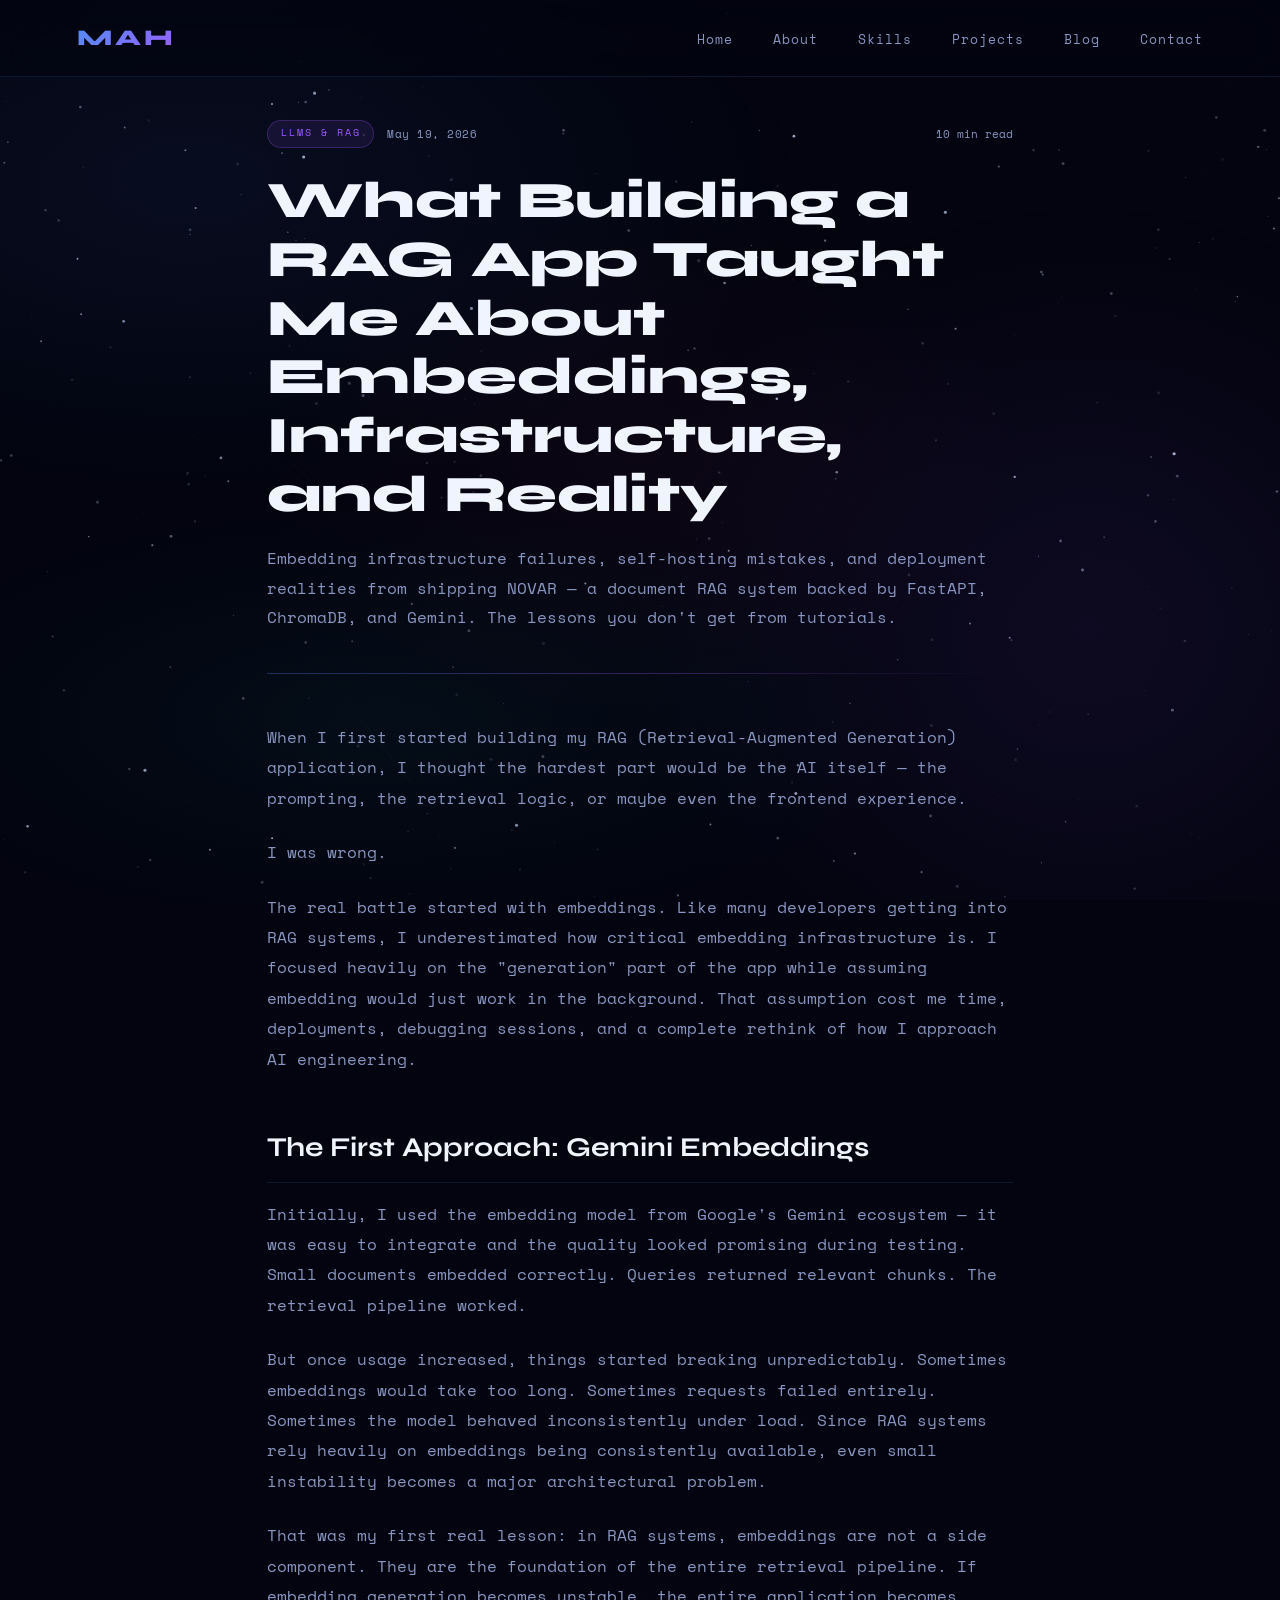
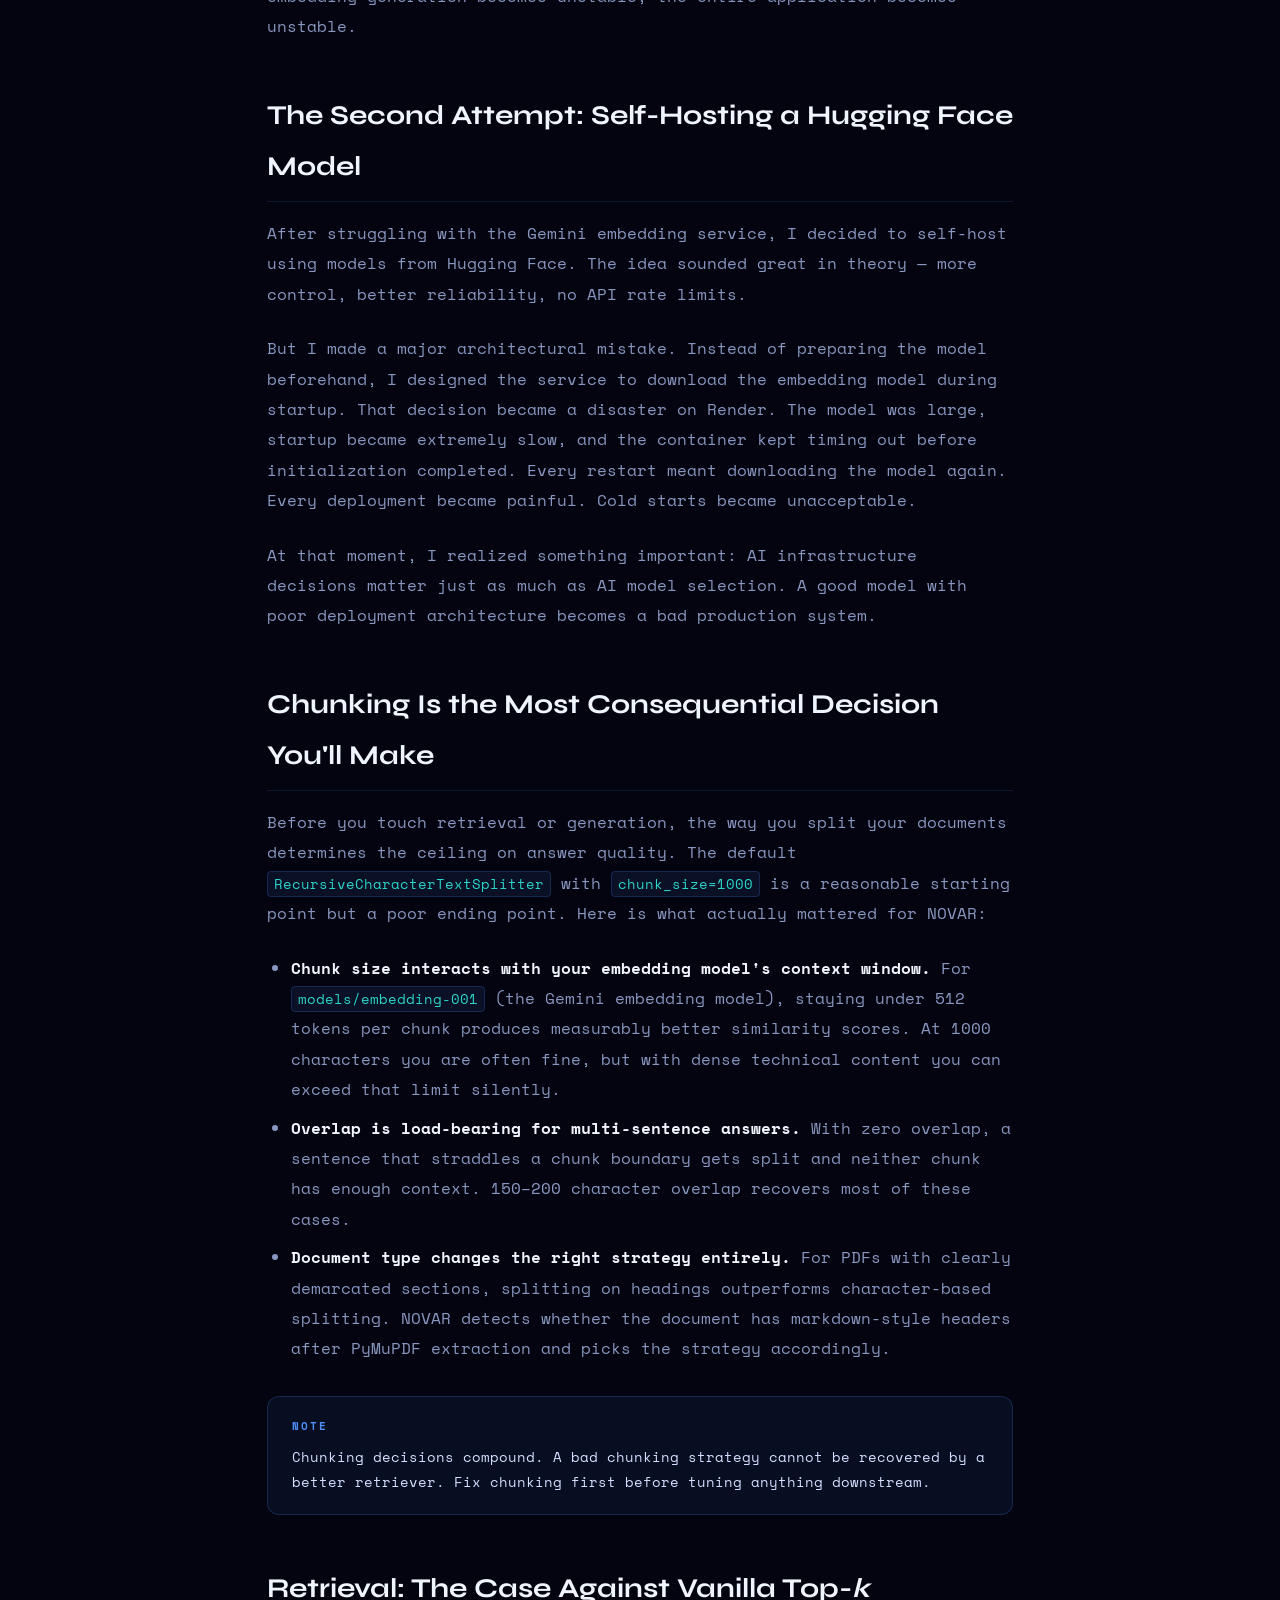
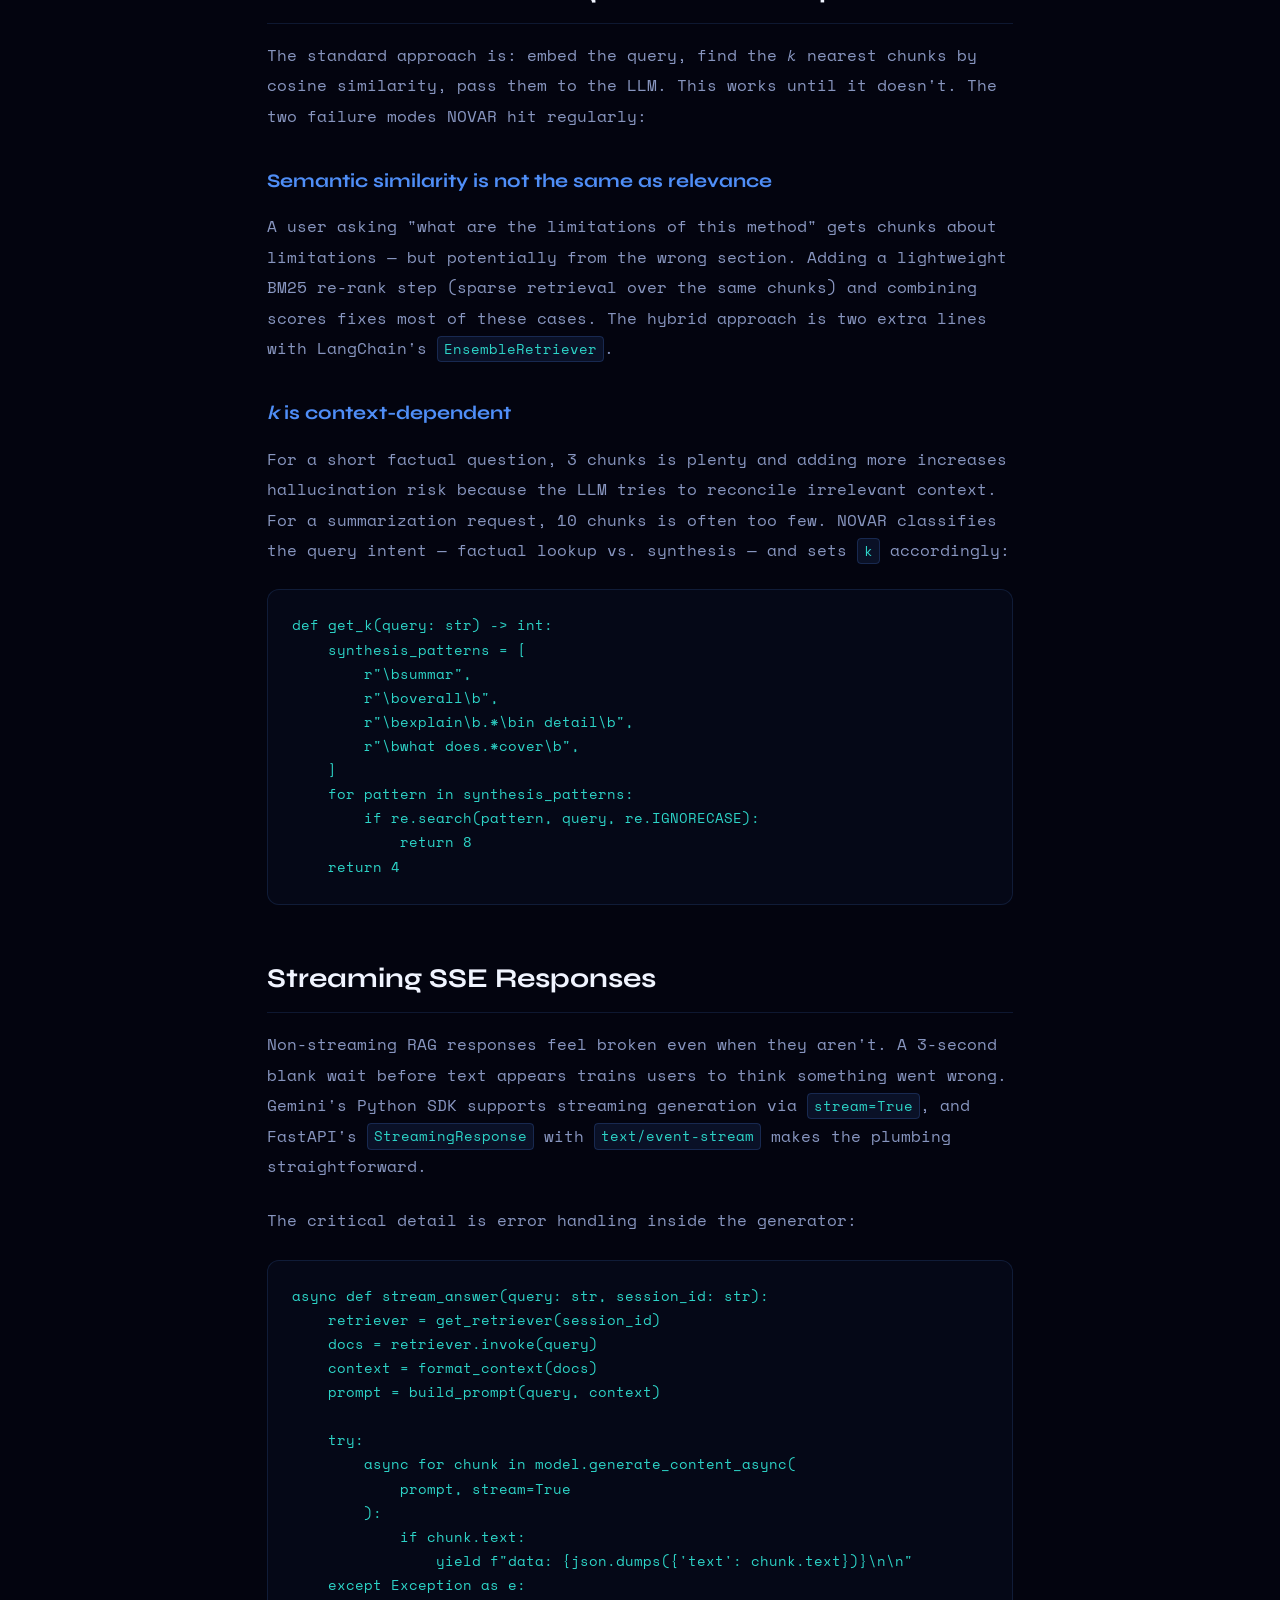
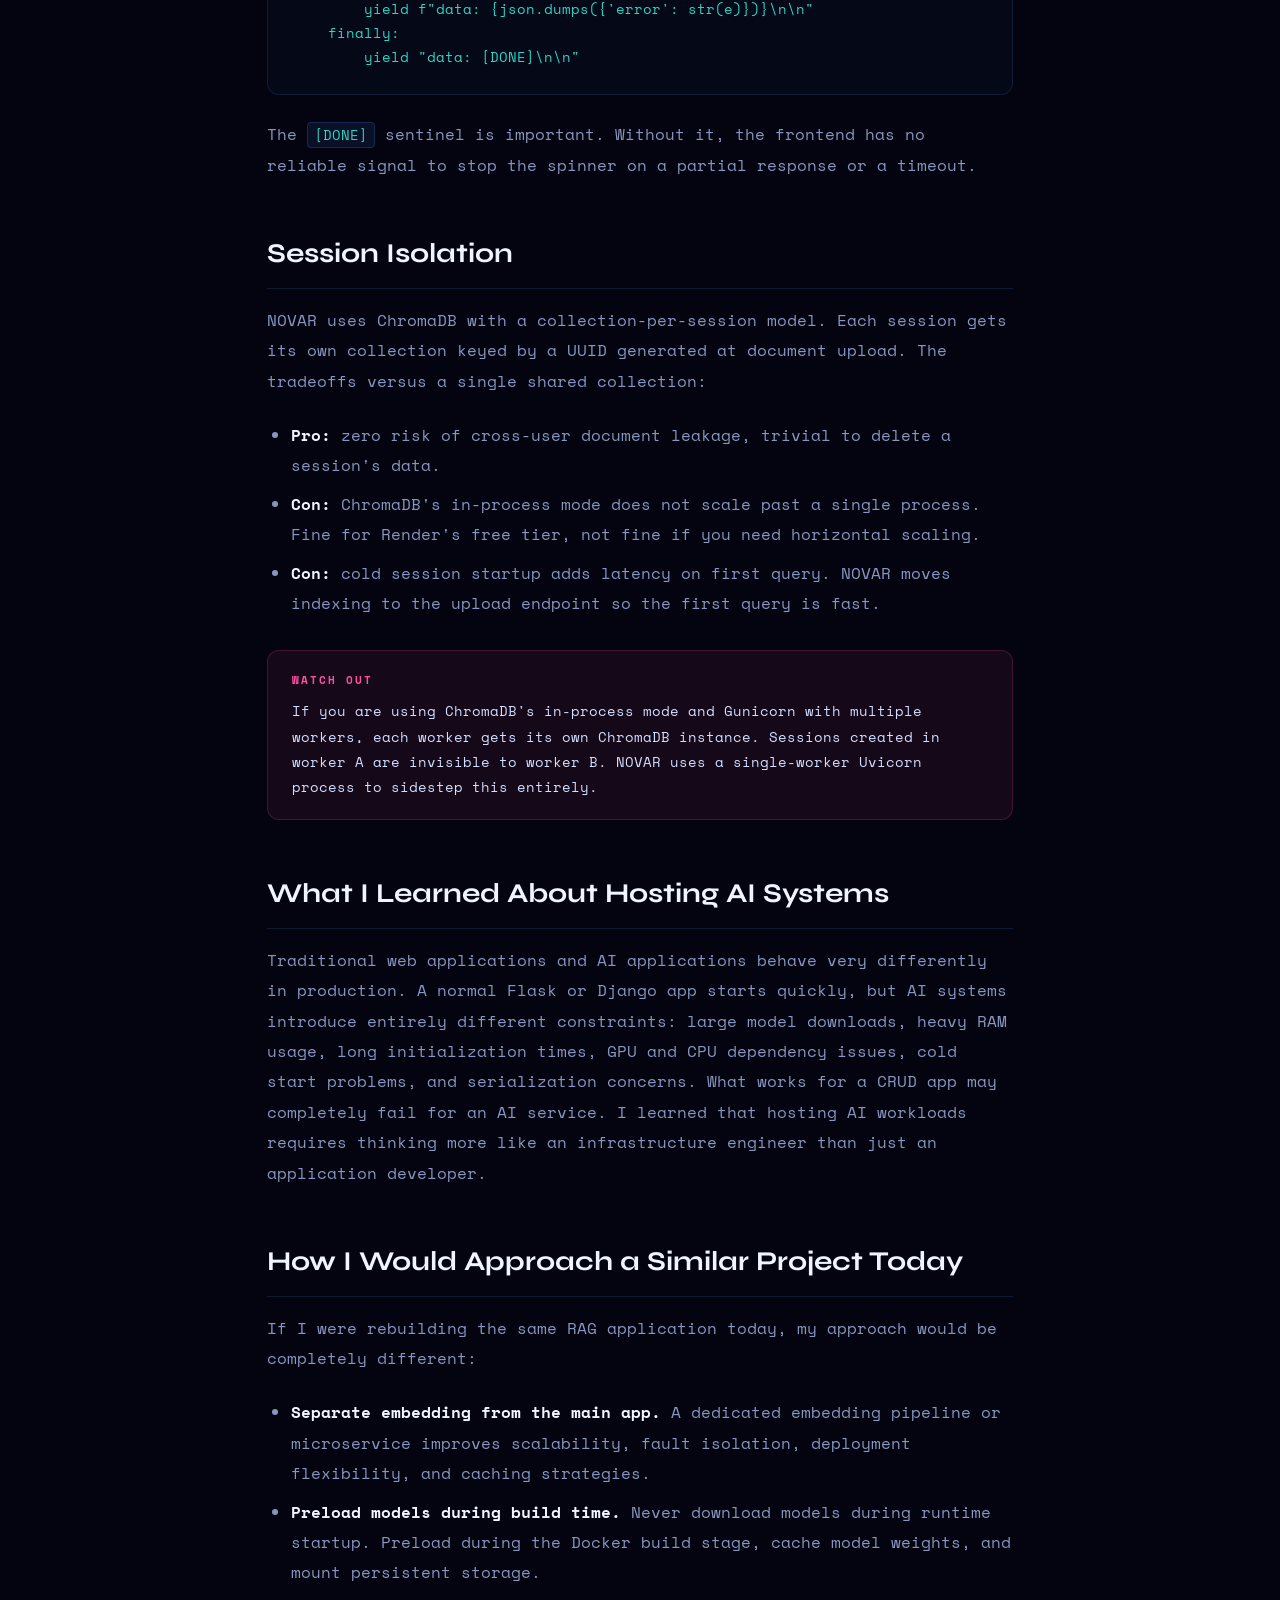
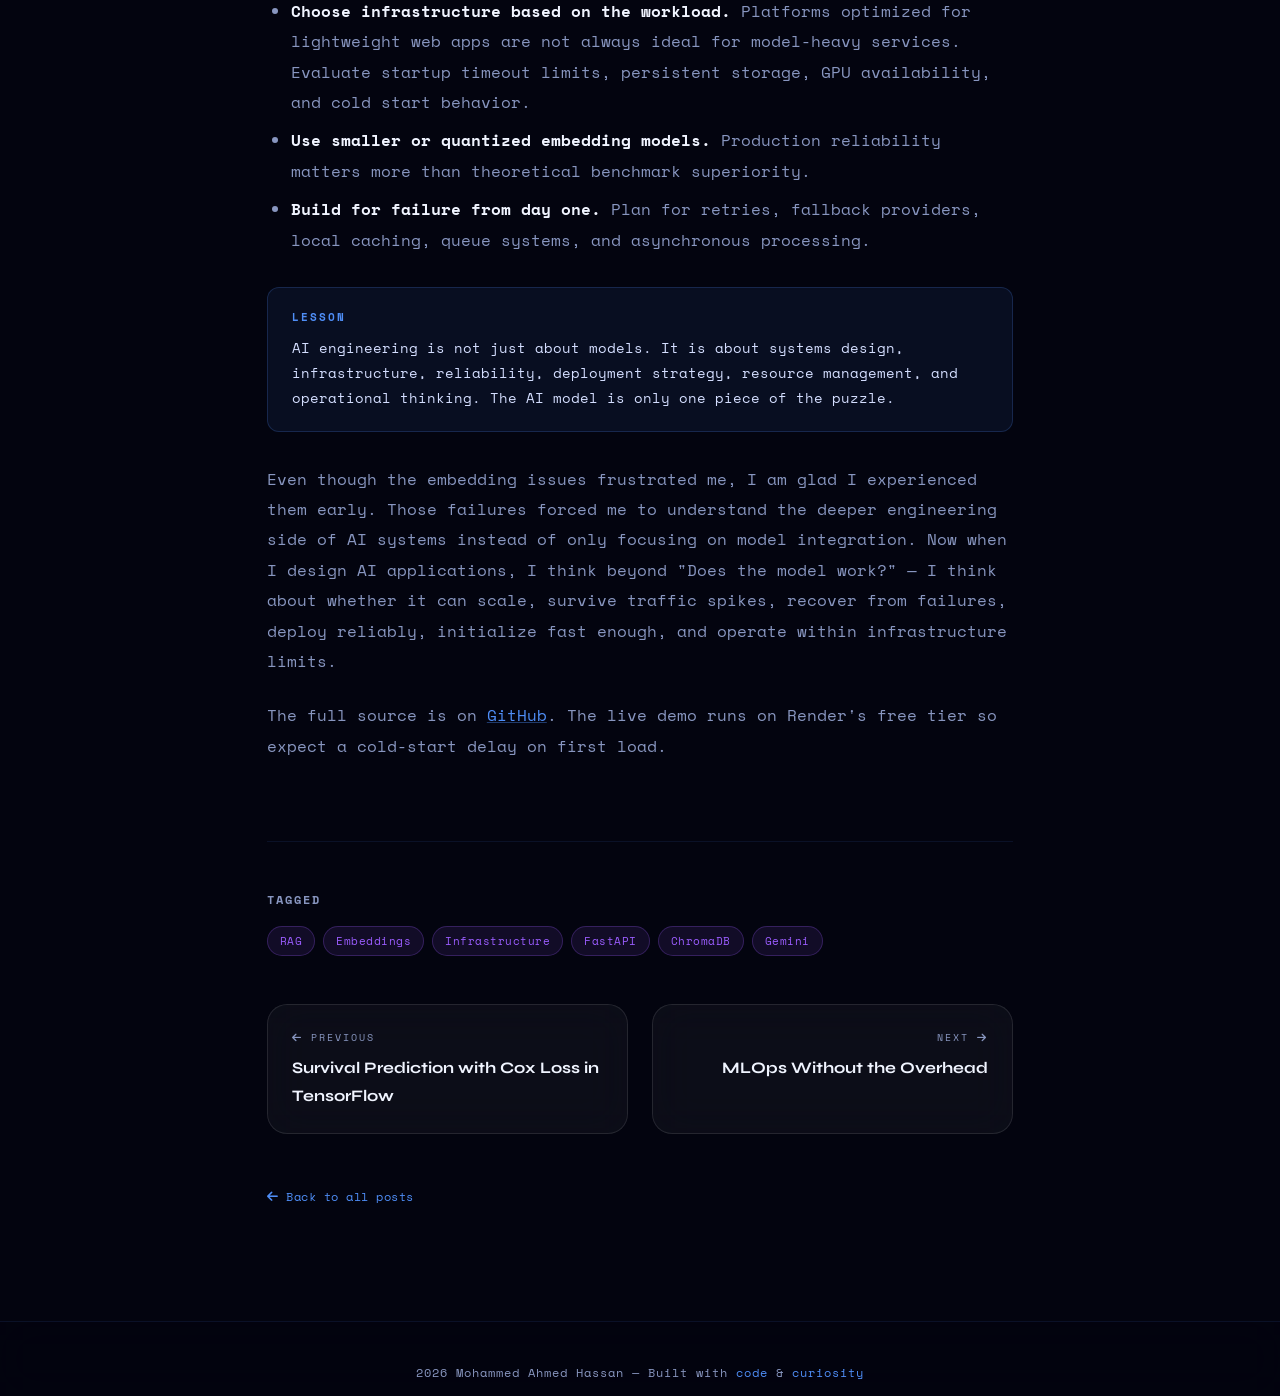
==== commit ace2bdcd: "Added a RAG blog article" ====
--- a/posts/building-rag-systems.html
+++ b/posts/building-rag-systems.html
@@ -3,7 +3,7 @@
 <head>
     <meta charset="UTF-8">
     <meta name="viewport" content="width=device-width, initial-scale=1.0">
-    <title>Building Production RAG Systems | Mohammed Ahmed Hassan</title>
+    <title>What Building a RAG App Taught Me About Embeddings, Infrastructure, and Reality | Mohammed Ahmed Hassan</title>
     <link href="https://fonts.googleapis.com/css2?family=Syne:wght@400;600;700;800&family=Space+Mono:wght@400;700&display=swap" rel="stylesheet">
     <link rel="stylesheet" href="https://cdnjs.cloudflare.com/ajax/libs/font-awesome/6.5.1/css/all.min.css">
     <link rel="stylesheet" href="../css/style.css">
@@ -36,12 +36,12 @@
             <header class="post-header">
                 <div class="post-meta">
                     <span class="post-category tag purple">LLMs & RAG</span>
-                    <span class="post-date">May 2026</span>
-                    <span class="post-read-time">8 min read</span>
-                </div>
-                <h1>Building Production RAG Systems: Lessons from NOVAR</h1>
+                    <span class="post-date">May 19, 2026</span>
+                    <span class="post-read-time">10 min read</span>
+                </div>
+                <h1>What Building a RAG App Taught Me About Embeddings, Infrastructure, and Reality</h1>
                 <p class="post-summary">
-                    After shipping NOVAR, a document RAG system backed by FastAPI, ChromaDB, and Gemini, there are real gaps between what the tutorials show you and what actually holds up under real usage. This is a writeup of the decisions that mattered.
+                    Embedding infrastructure failures, self-hosting mistakes, and deployment realities from shipping NOVAR — a document RAG system backed by FastAPI, ChromaDB, and Gemini. The lessons you don't get from tutorials.
                 </p>
                 <div class="post-divider"></div>
             </header>
@@ -50,10 +50,46 @@
             <div class="post-body reveal">
 
                 <p>
-                    Most RAG tutorials show you a pipeline that works on the happy path: a single clean PDF, one question, a correct answer. NOVAR had to handle multiple document formats, concurrent sessions, partial uploads, streaming responses, and users who ask follow-up questions expecting the system to remember the previous turn. The gap between the tutorial and those requirements is where the interesting engineering is.
-                </p>
-
-                <h2>Chunking is the most consequential decision you'll make</h2>
+                    When I first started building my RAG (Retrieval-Augmented Generation) application, I thought the hardest part would be the AI itself — the prompting, the retrieval logic, or maybe even the frontend experience.
+                </p>
+
+                <p>
+                    I was wrong.
+                </p>
+
+                <p>
+                    The real battle started with embeddings. Like many developers getting into RAG systems, I underestimated how critical embedding infrastructure is. I focused heavily on the "generation" part of the app while assuming embedding would just work in the background. That assumption cost me time, deployments, debugging sessions, and a complete rethink of how I approach AI engineering.
+                </p>
+
+                <h2>The First Approach: Gemini Embeddings</h2>
+
+                <p>
+                    Initially, I used the embedding model from Google's Gemini ecosystem — it was easy to integrate and the quality looked promising during testing. Small documents embedded correctly. Queries returned relevant chunks. The retrieval pipeline worked.
+                </p>
+
+                <p>
+                    But once usage increased, things started breaking unpredictably. Sometimes embeddings would take too long. Sometimes requests failed entirely. Sometimes the model behaved inconsistently under load. Since RAG systems rely heavily on embeddings being consistently available, even small instability becomes a major architectural problem.
+                </p>
+
+                <p>
+                    That was my first real lesson: in RAG systems, embeddings are not a side component. They are the foundation of the entire retrieval pipeline. If embedding generation becomes unstable, the entire application becomes unstable.
+                </p>
+
+                <h2>The Second Attempt: Self-Hosting a Hugging Face Model</h2>
+
+                <p>
+                    After struggling with the Gemini embedding service, I decided to self-host using models from Hugging Face. The idea sounded great in theory — more control, better reliability, no API rate limits.
+                </p>
+
+                <p>
+                    But I made a major architectural mistake. Instead of preparing the model beforehand, I designed the service to download the embedding model during startup. That decision became a disaster on Render. The model was large, startup became extremely slow, and the container kept timing out before initialization completed. Every restart meant downloading the model again. Every deployment became painful. Cold starts became unacceptable.
+                </p>
+
+                <p>
+                    At that moment, I realized something important: AI infrastructure decisions matter just as much as AI model selection. A good model with poor deployment architecture becomes a bad production system.
+                </p>
+
+                <h2>Chunking Is the Most Consequential Decision You'll Make</h2>
 
                 <p>
                     Before you touch retrieval or generation, the way you split your documents determines the ceiling on answer quality. The default <code>RecursiveCharacterTextSplitter</code> with <code>chunk_size=1000</code> is a reasonable starting point but a poor ending point. Here is what actually mattered for NOVAR:
@@ -62,7 +98,7 @@
                 <ul>
                     <li><strong>Chunk size interacts with your embedding model's context window.</strong> For <code>models/embedding-001</code> (the Gemini embedding model), staying under 512 tokens per chunk produces measurably better similarity scores. At 1000 characters you are often fine, but with dense technical content you can exceed that limit silently.</li>
                     <li><strong>Overlap is load-bearing for multi-sentence answers.</strong> With zero overlap, a sentence that straddles a chunk boundary gets split and neither chunk has enough context. 150–200 character overlap recovers most of these cases.</li>
-                    <li><strong>Document type changes the right strategy entirely.</strong> For PDFs with clearly demarcated sections, splitting on headings outperforms character-based splitting. For continuous prose, character-based is fine. NOVAR detects whether the document has markdown-style headers after PyMuPDF extraction and picks the strategy accordingly.</li>
+                    <li><strong>Document type changes the right strategy entirely.</strong> For PDFs with clearly demarcated sections, splitting on headings outperforms character-based splitting. NOVAR detects whether the document has markdown-style headers after PyMuPDF extraction and picks the strategy accordingly.</li>
                 </ul>
 
                 <div class="callout info">
@@ -70,7 +106,7 @@
                     Chunking decisions compound. A bad chunking strategy cannot be recovered by a better retriever. Fix chunking first before tuning anything downstream.
                 </div>
 
-                <h2>Retrieval: the case against vanilla top-k</h2>
+                <h2>Retrieval: The Case Against Vanilla Top-<em>k</em></h2>
 
                 <p>
                     The standard approach is: embed the query, find the <em>k</em> nearest chunks by cosine similarity, pass them to the LLM. This works until it doesn't. The two failure modes NOVAR hit regularly:
@@ -78,12 +114,12 @@
 
                 <h3>Semantic similarity is not the same as relevance</h3>
                 <p>
-                    A user asking "what are the limitations of this method" gets chunks about limitations — but potentially from the wrong section. Embedding similarity pulls topically related content regardless of where it sits in the document's argumentative structure. Adding a lightweight BM25 re-rank step (sparse retrieval over the same chunks) and combining scores fixes most of these cases. The hybrid approach is two extra lines with LangChain's <code>EnsembleRetriever</code>.
-                </p>
-
-                <h3>k is context-dependent</h3>
-                <p>
-                    For a short factual question, 3 chunks is plenty and adding more increases hallucination risk because the LLM tries to reconcile irrelevant context. For a summarization request, 10 chunks is often too few. NOVAR classifies the query intent — factual lookup vs. synthesis — and sets <code>k</code> accordingly. The classifier is just a regex pattern match; nothing sophisticated required.
+                    A user asking "what are the limitations of this method" gets chunks about limitations — but potentially from the wrong section. Adding a lightweight BM25 re-rank step (sparse retrieval over the same chunks) and combining scores fixes most of these cases. The hybrid approach is two extra lines with LangChain's <code>EnsembleRetriever</code>.
+                </p>
+
+                <h3><em>k</em> is context-dependent</h3>
+                <p>
+                    For a short factual question, 3 chunks is plenty and adding more increases hallucination risk because the LLM tries to reconcile irrelevant context. For a summarization request, 10 chunks is often too few. NOVAR classifies the query intent — factual lookup vs. synthesis — and sets <code>k</code> accordingly:
                 </p>
 
                 <pre><code>def get_k(query: str) -> int:
@@ -98,7 +134,7 @@
             return 8
     return 4</code></pre>
 
-                <h2>Streaming SSE responses</h2>
+                <h2>Streaming SSE Responses</h2>
 
                 <p>
                     Non-streaming RAG responses feel broken even when they aren't. A 3-second blank wait before text appears trains users to think something went wrong. Gemini's Python SDK supports streaming generation via <code>stream=True</code>, and FastAPI's <code>StreamingResponse</code> with <code>text/event-stream</code> makes the plumbing straightforward.
@@ -127,7 +163,7 @@
                     The <code>[DONE]</code> sentinel is important. Without it, the frontend has no reliable signal to stop the spinner on a partial response or a timeout.
                 </p>
 
-                <h2>Session isolation</h2>
+                <h2>Session Isolation</h2>
 
                 <p>
                     NOVAR uses ChromaDB with a collection-per-session model. Each session gets its own collection keyed by a UUID generated at document upload. The tradeoffs versus a single shared collection:
@@ -135,19 +171,42 @@
 
                 <ul>
                     <li><strong>Pro:</strong> zero risk of cross-user document leakage, trivial to delete a session's data.</li>
-                    <li><strong>Con:</strong> ChromaDB's in-process mode does not scale past a single process. Fine for the current deployment on Render's free tier, not fine if you need horizontal scaling.</li>
-                    <li><strong>Con:</strong> cold session startup (embedding and indexing the documents) adds latency on first query. NOVAR moves indexing to the upload endpoint so the first query is fast.</li>
+                    <li><strong>Con:</strong> ChromaDB's in-process mode does not scale past a single process. Fine for Render's free tier, not fine if you need horizontal scaling.</li>
+                    <li><strong>Con:</strong> cold session startup adds latency on first query. NOVAR moves indexing to the upload endpoint so the first query is fast.</li>
                 </ul>
 
                 <div class="callout warning">
                     <span class="callout-label">Watch out</span>
-                    If you are using ChromaDB's in-process mode and Gunicorn with multiple workers, each worker gets its own ChromaDB instance. Sessions created in worker A are invisible to worker B. Either use ChromaDB's client-server mode, or pin sessions to workers with sticky routing. NOVAR uses a single-worker Uvicorn process to sidestep this entirely.
-                </div>
-
-                <h2>What to do next</h2>
-
-                <p>
-                    The pieces that remain incomplete in NOVAR are the ones that require persistent state beyond a session: conversation history that survives page reloads, cross-document search across multiple uploads in the same session, and citation rendering that links answers back to specific page numbers in the source document. Those are the next set of problems.
+                    If you are using ChromaDB's in-process mode and Gunicorn with multiple workers, each worker gets its own ChromaDB instance. Sessions created in worker A are invisible to worker B. NOVAR uses a single-worker Uvicorn process to sidestep this entirely.
+                </div>
+
+                <h2>What I Learned About Hosting AI Systems</h2>
+
+                <p>
+                    Traditional web applications and AI applications behave very differently in production. A normal Flask or Django app starts quickly, but AI systems introduce entirely different constraints: large model downloads, heavy RAM usage, long initialization times, GPU and CPU dependency issues, cold start problems, and serialization concerns. What works for a CRUD app may completely fail for an AI service. I learned that hosting AI workloads requires thinking more like an infrastructure engineer than just an application developer.
+                </p>
+
+                <h2>How I Would Approach a Similar Project Today</h2>
+
+                <p>
+                    If I were rebuilding the same RAG application today, my approach would be completely different:
+                </p>
+
+                <ul>
+                    <li><strong>Separate embedding from the main app.</strong> A dedicated embedding pipeline or microservice improves scalability, fault isolation, deployment flexibility, and caching strategies.</li>
+                    <li><strong>Preload models during build time.</strong> Never download models during runtime startup. Preload during the Docker build stage, cache model weights, and mount persistent storage.</li>
+                    <li><strong>Choose infrastructure based on the workload.</strong> Platforms optimized for lightweight web apps are not always ideal for model-heavy services. Evaluate startup timeout limits, persistent storage, GPU availability, and cold start behavior.</li>
+                    <li><strong>Use smaller or quantized embedding models.</strong> Production reliability matters more than theoretical benchmark superiority.</li>
+                    <li><strong>Build for failure from day one.</strong> Plan for retries, fallback providers, local caching, queue systems, and asynchronous processing.</li>
+                </ul>
+
+                <div class="callout info">
+                    <span class="callout-label">Lesson</span>
+                    AI engineering is not just about models. It is about systems design, infrastructure, reliability, deployment strategy, resource management, and operational thinking. The AI model is only one piece of the puzzle.
+                </div>
+
+                <p>
+                    Even though the embedding issues frustrated me, I am glad I experienced them early. Those failures forced me to understand the deeper engineering side of AI systems instead of only focusing on model integration. Now when I design AI applications, I think beyond "Does the model work?" — I think about whether it can scale, survive traffic spikes, recover from failures, deploy reliably, initialize fast enough, and operate within infrastructure limits.
                 </p>
 
                 <p>
@@ -162,10 +221,11 @@
                     <h4>Tagged</h4>
                     <div class="tags">
                         <span class="tag purple">RAG</span>
+                        <span class="tag purple">Embeddings</span>
+                        <span class="tag purple">Infrastructure</span>
                         <span class="tag purple">FastAPI</span>
                         <span class="tag purple">ChromaDB</span>
                         <span class="tag purple">Gemini</span>
-                        <span class="tag purple">LangChain</span>
                     </div>
                 </div>
 
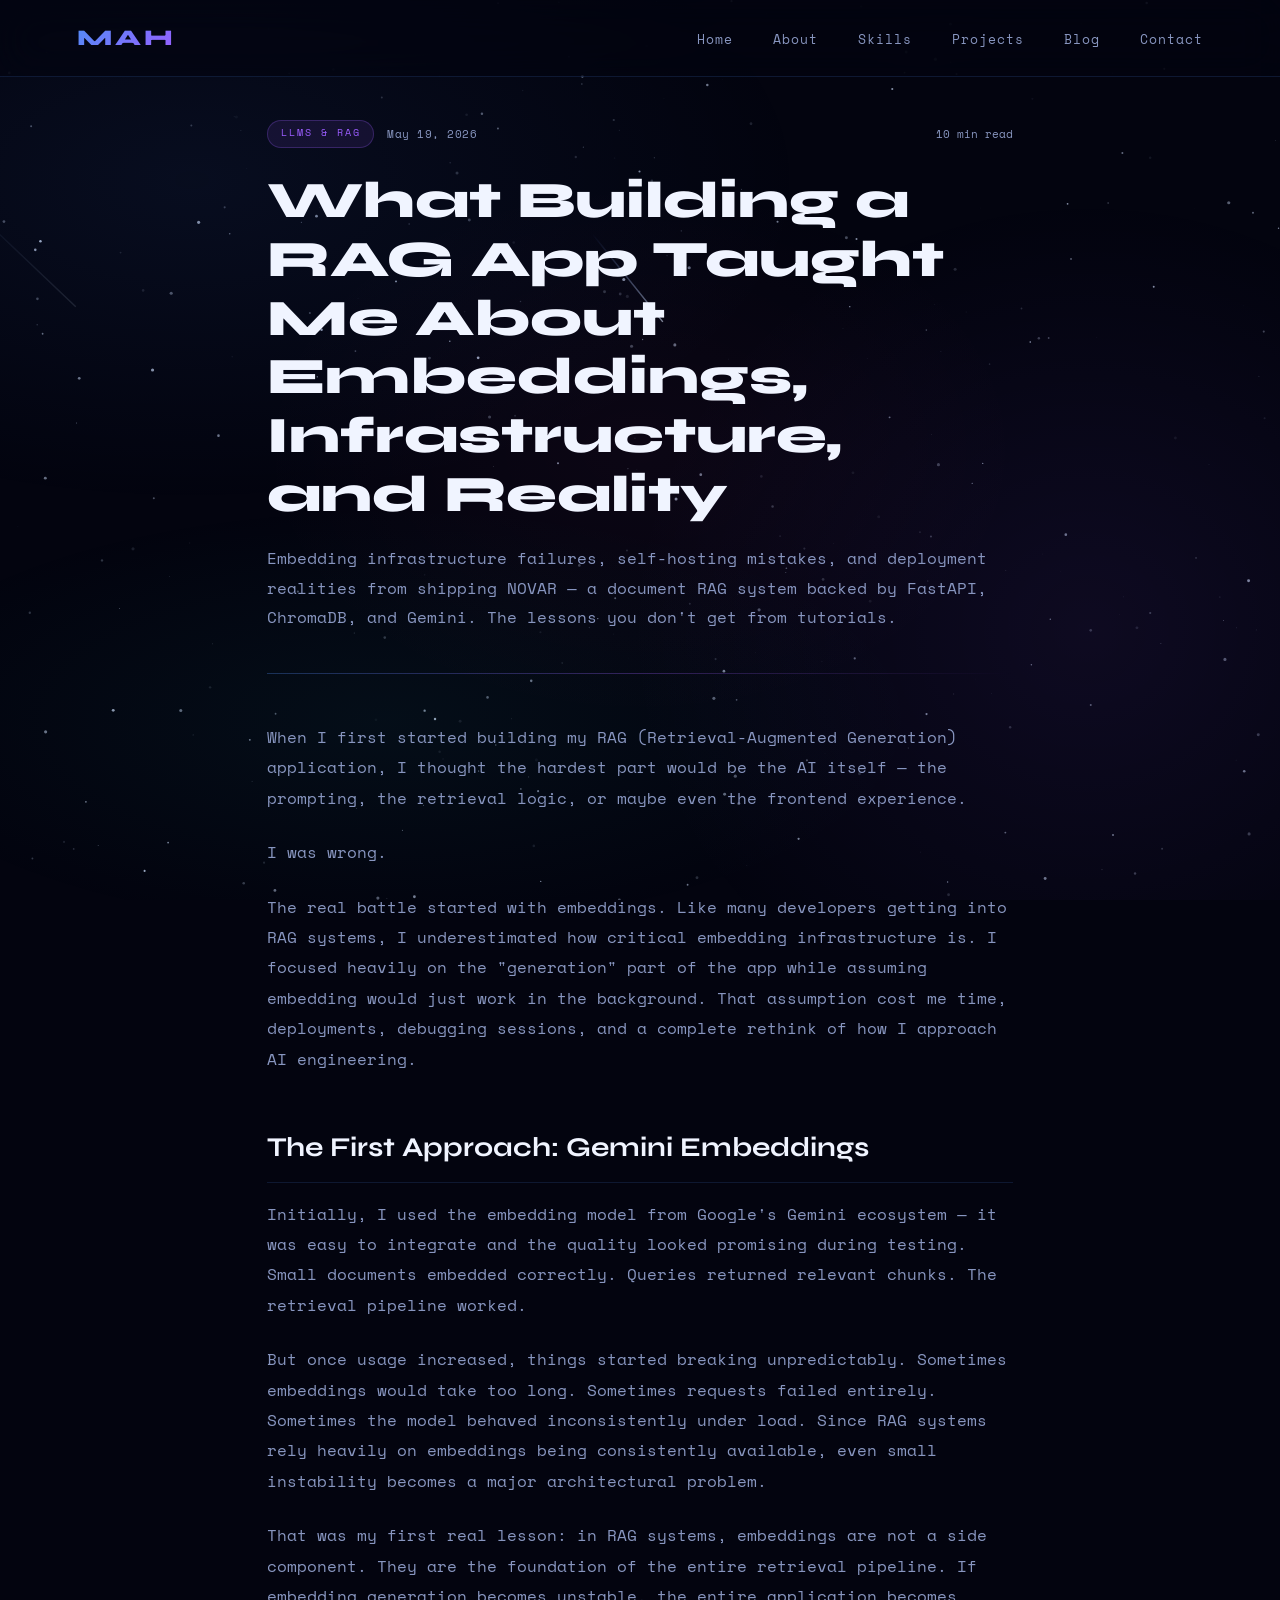
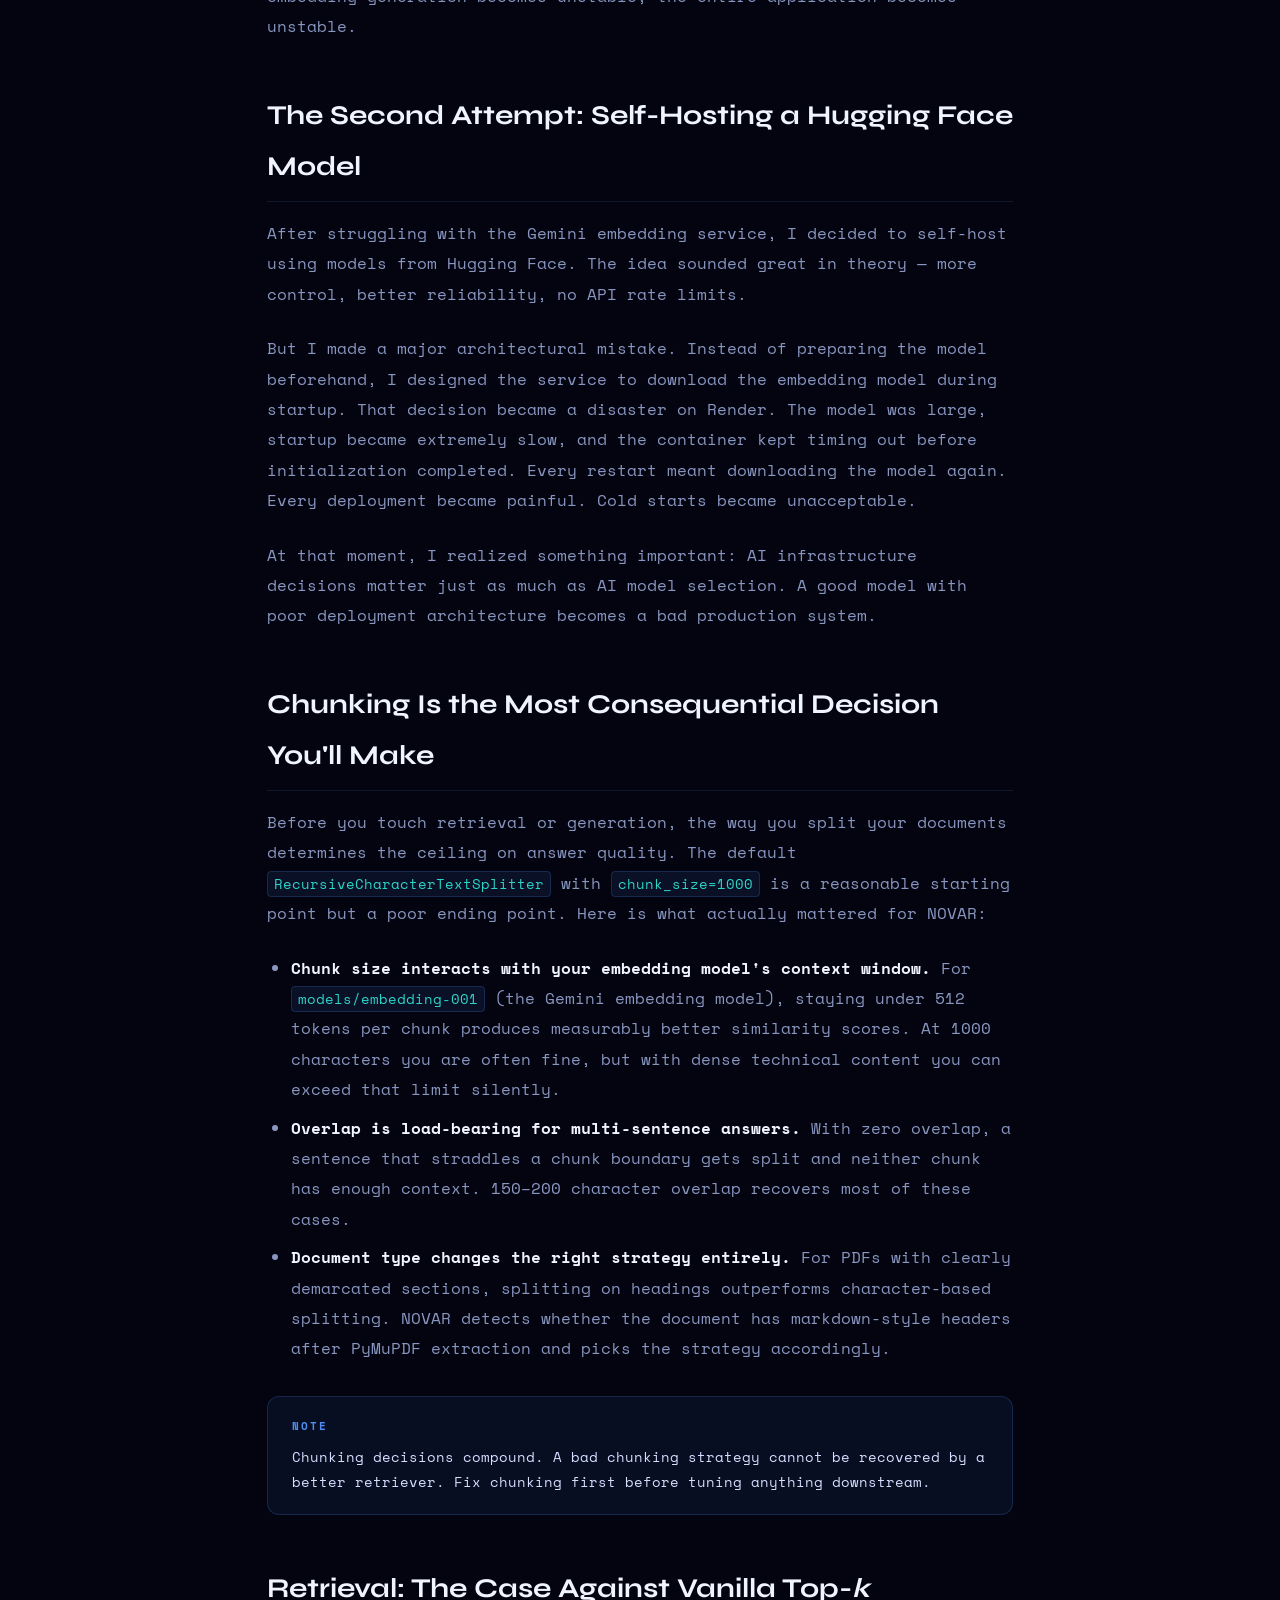
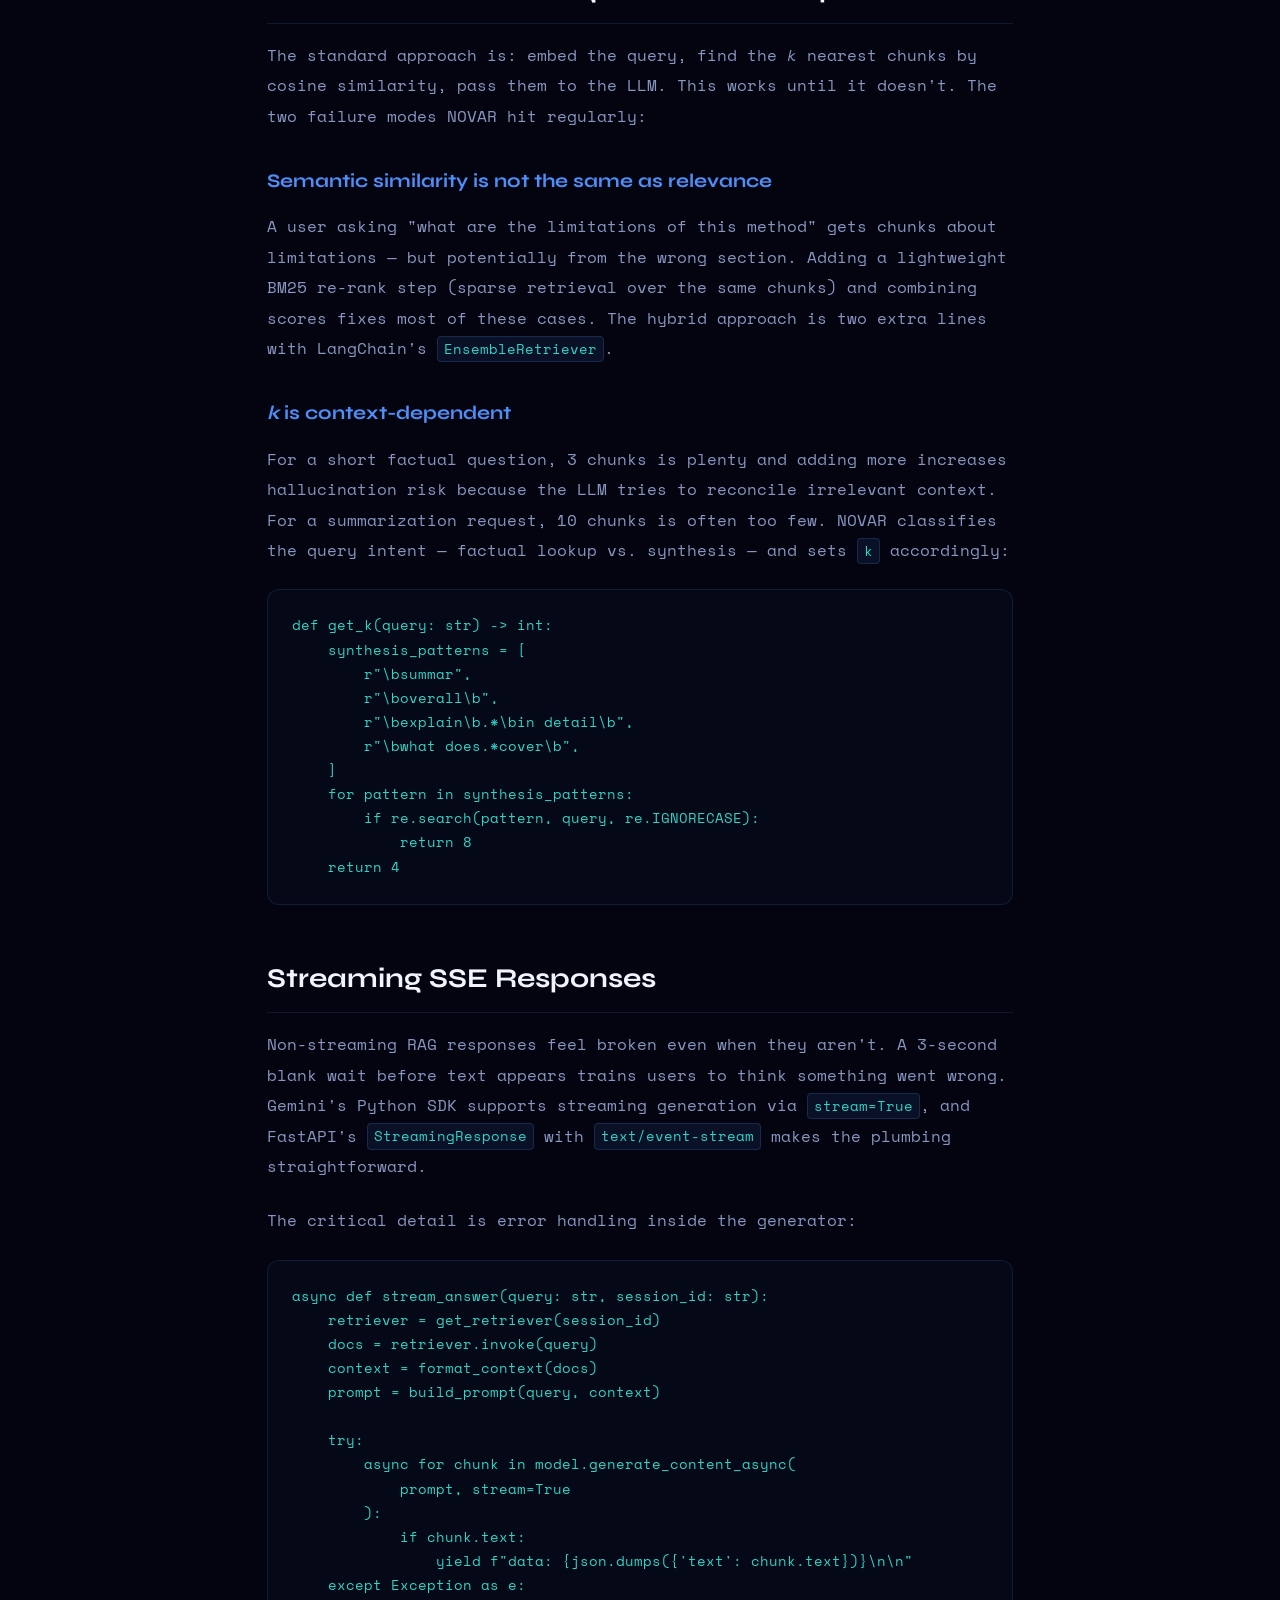
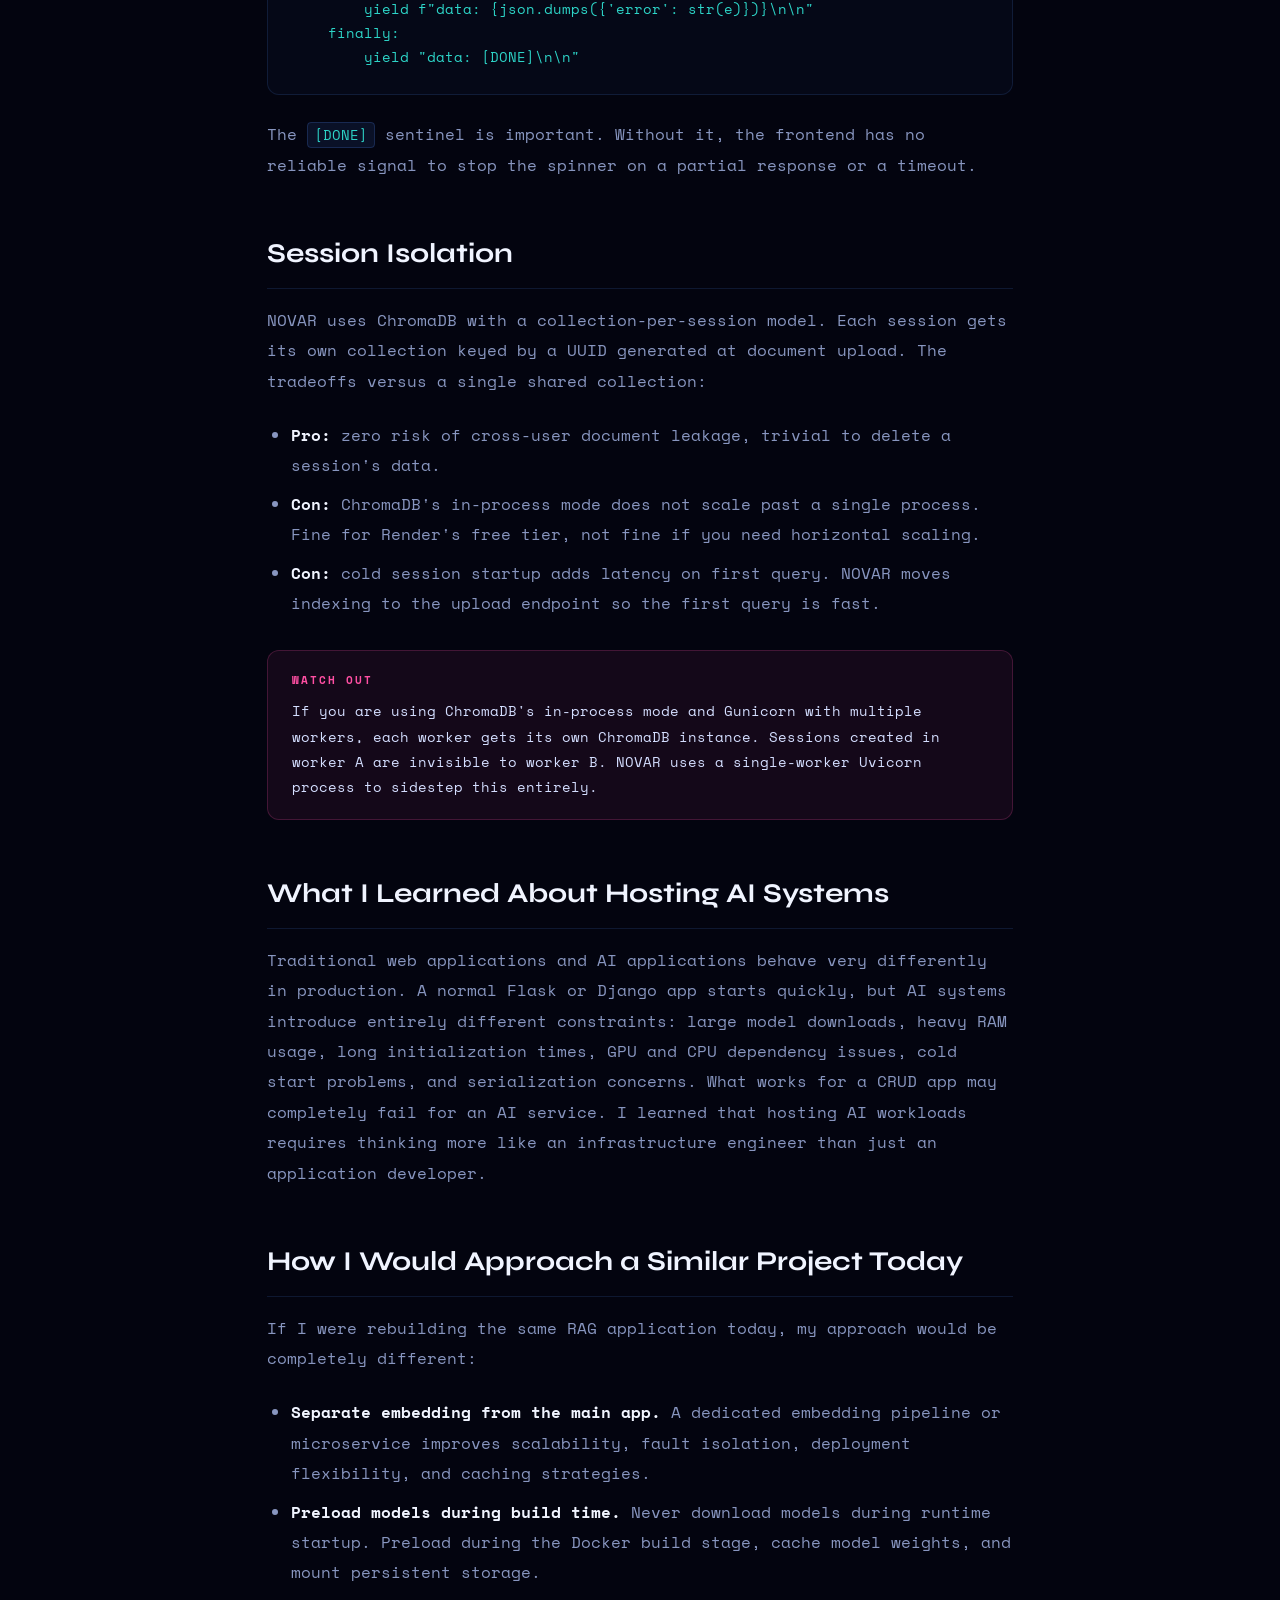
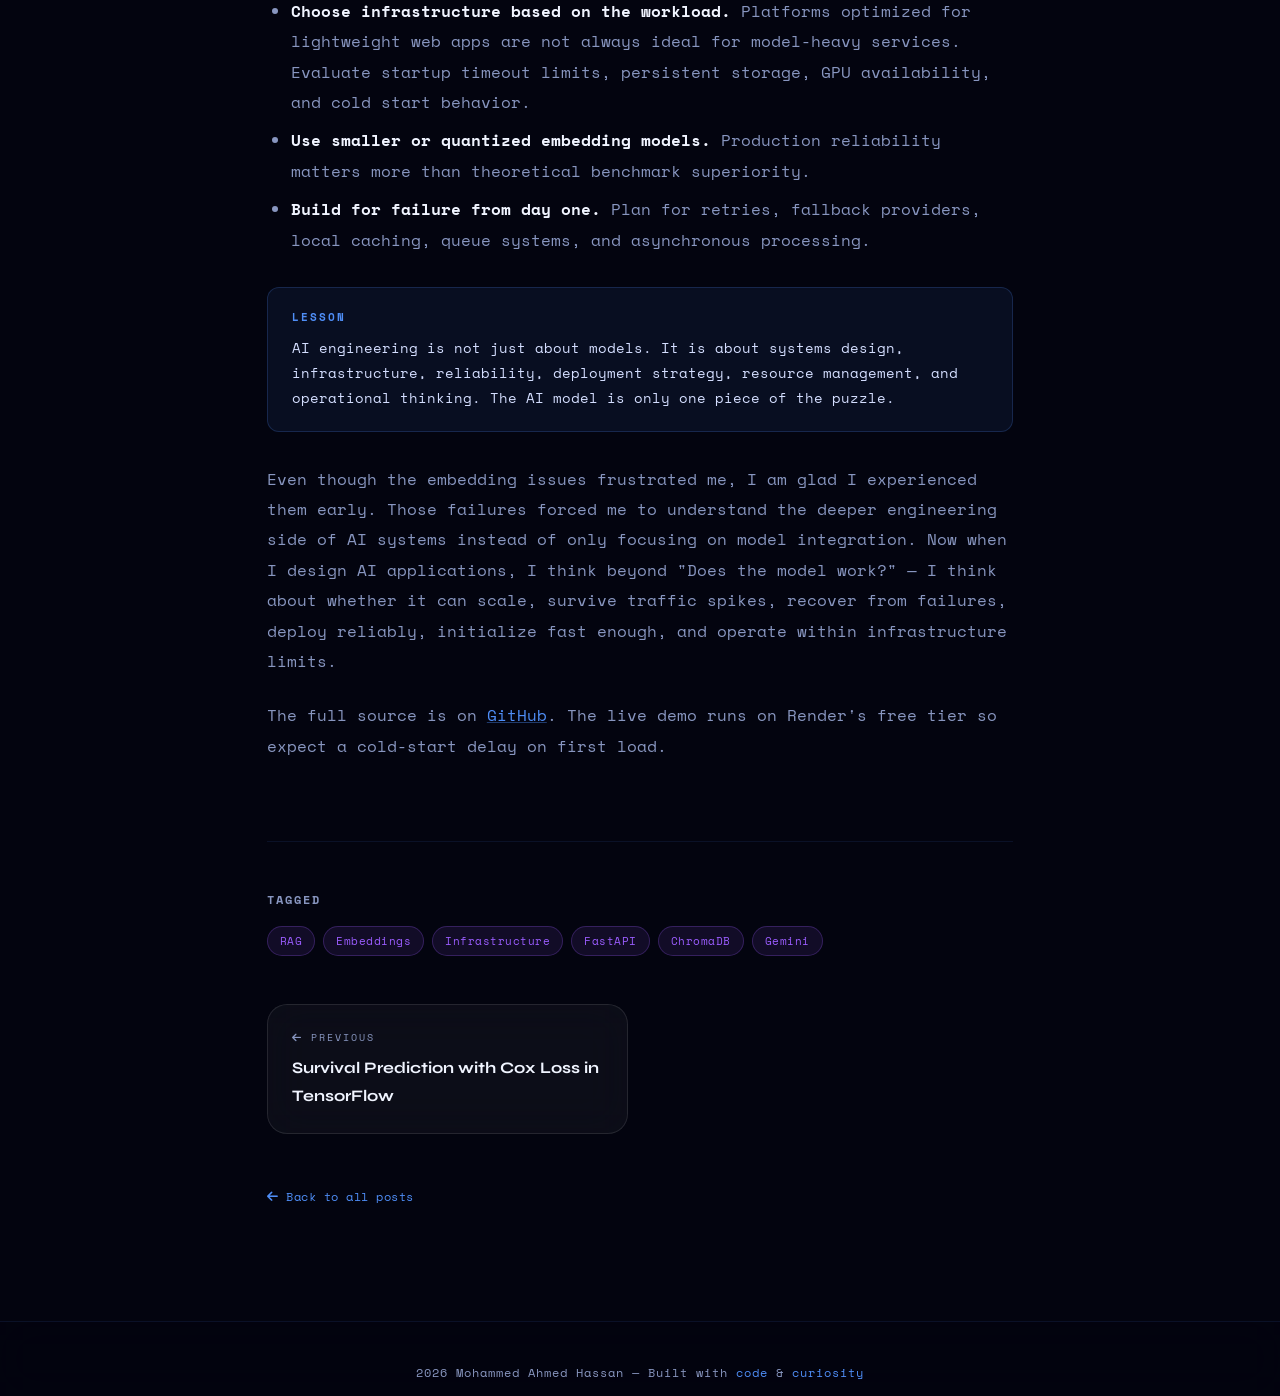
==== commit a700a84d: "Added a RAG blog article" ====
--- a/posts/building-rag-systems.html
+++ b/posts/building-rag-systems.html
@@ -47,7 +47,7 @@
             </header>
 
             <!-- POST BODY -->
-            <div class="post-body reveal">
+            <div class="post-body">
 
                 <p>
                     When I first started building my RAG (Retrieval-Augmented Generation) application, I thought the hardest part would be the AI itself — the prompting, the retrieval logic, or maybe even the frontend experience.
@@ -234,10 +234,6 @@
                         <span><i class="fas fa-arrow-left"></i> Previous</span>
                         <strong>Survival Prediction with Cox Loss in TensorFlow</strong>
                     </a>
-                    <a href="mlops-notes.html" class="glass post-nav-link" style="text-align: right;">
-                        <span>Next <i class="fas fa-arrow-right"></i></span>
-                        <strong>MLOps Without the Overhead</strong>
-                    </a>
                 </div>
 
                 <a href="../blog.html" class="back-to-blog">
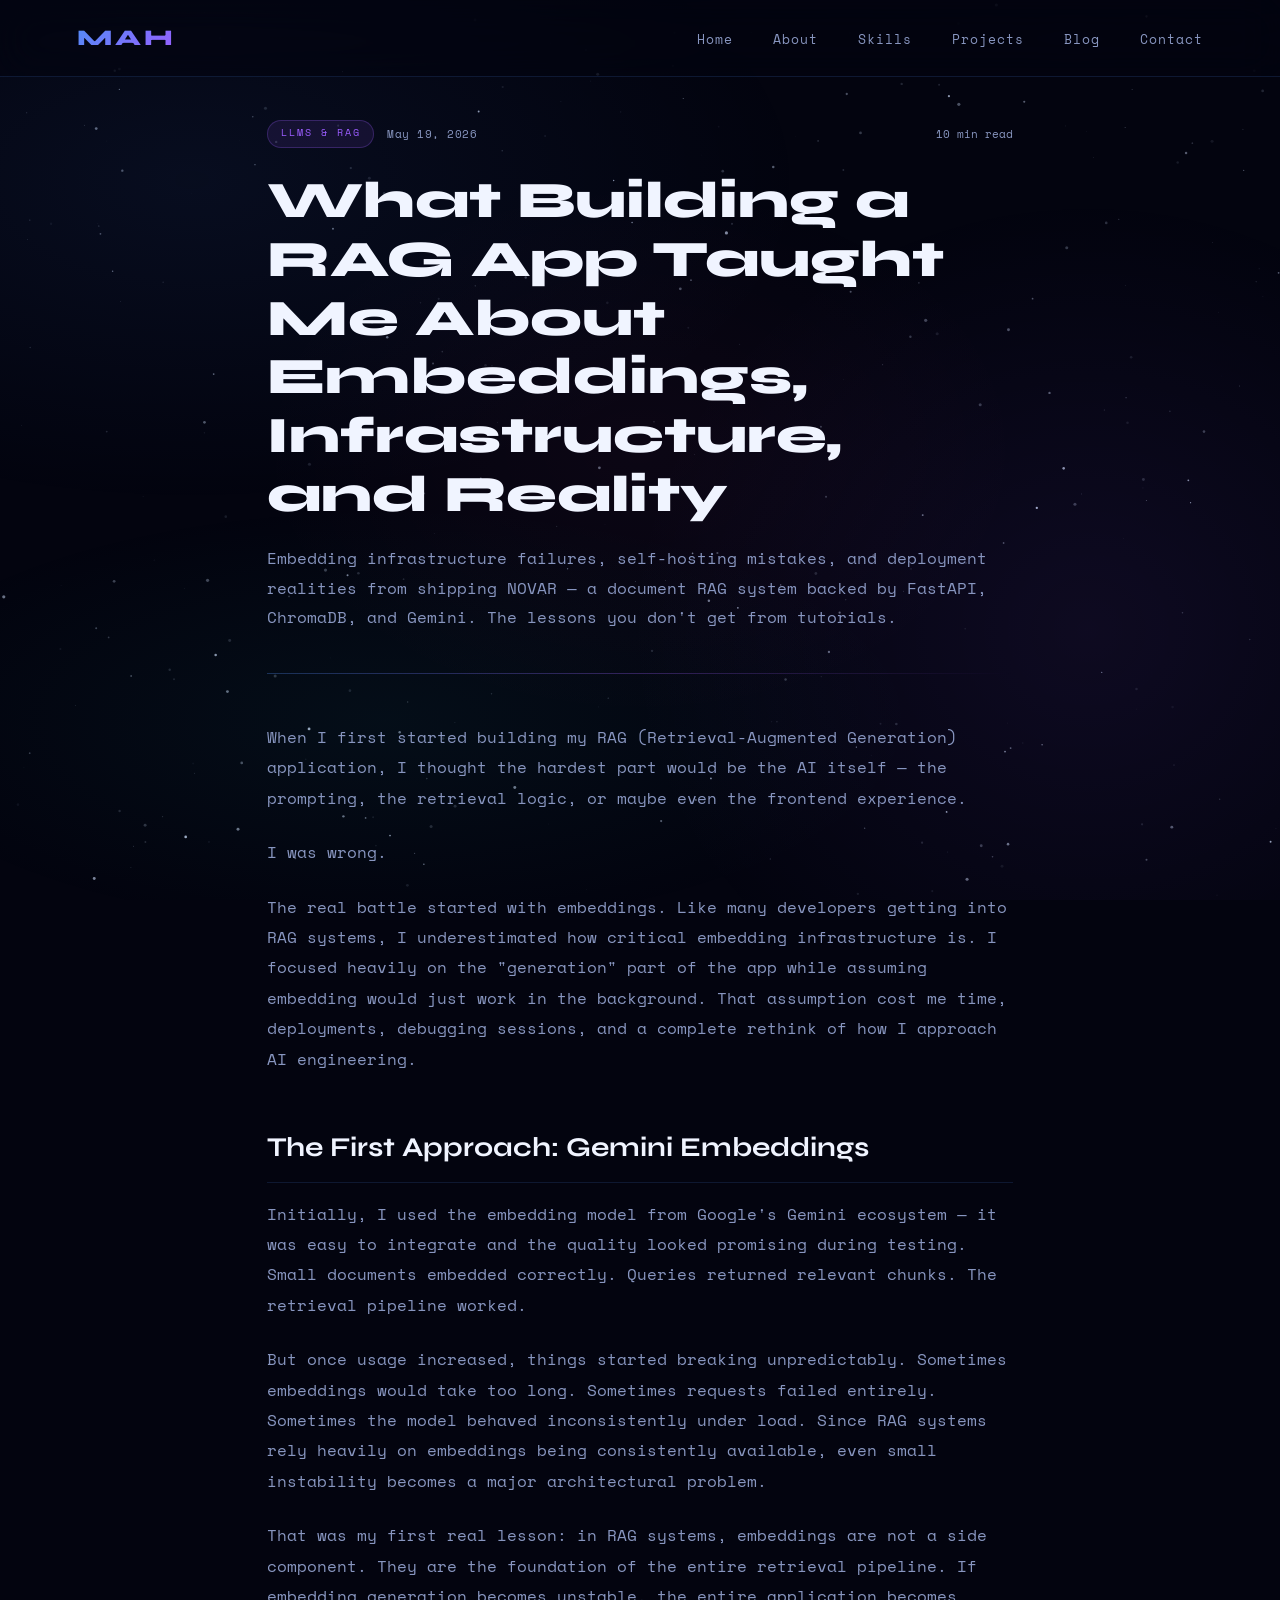
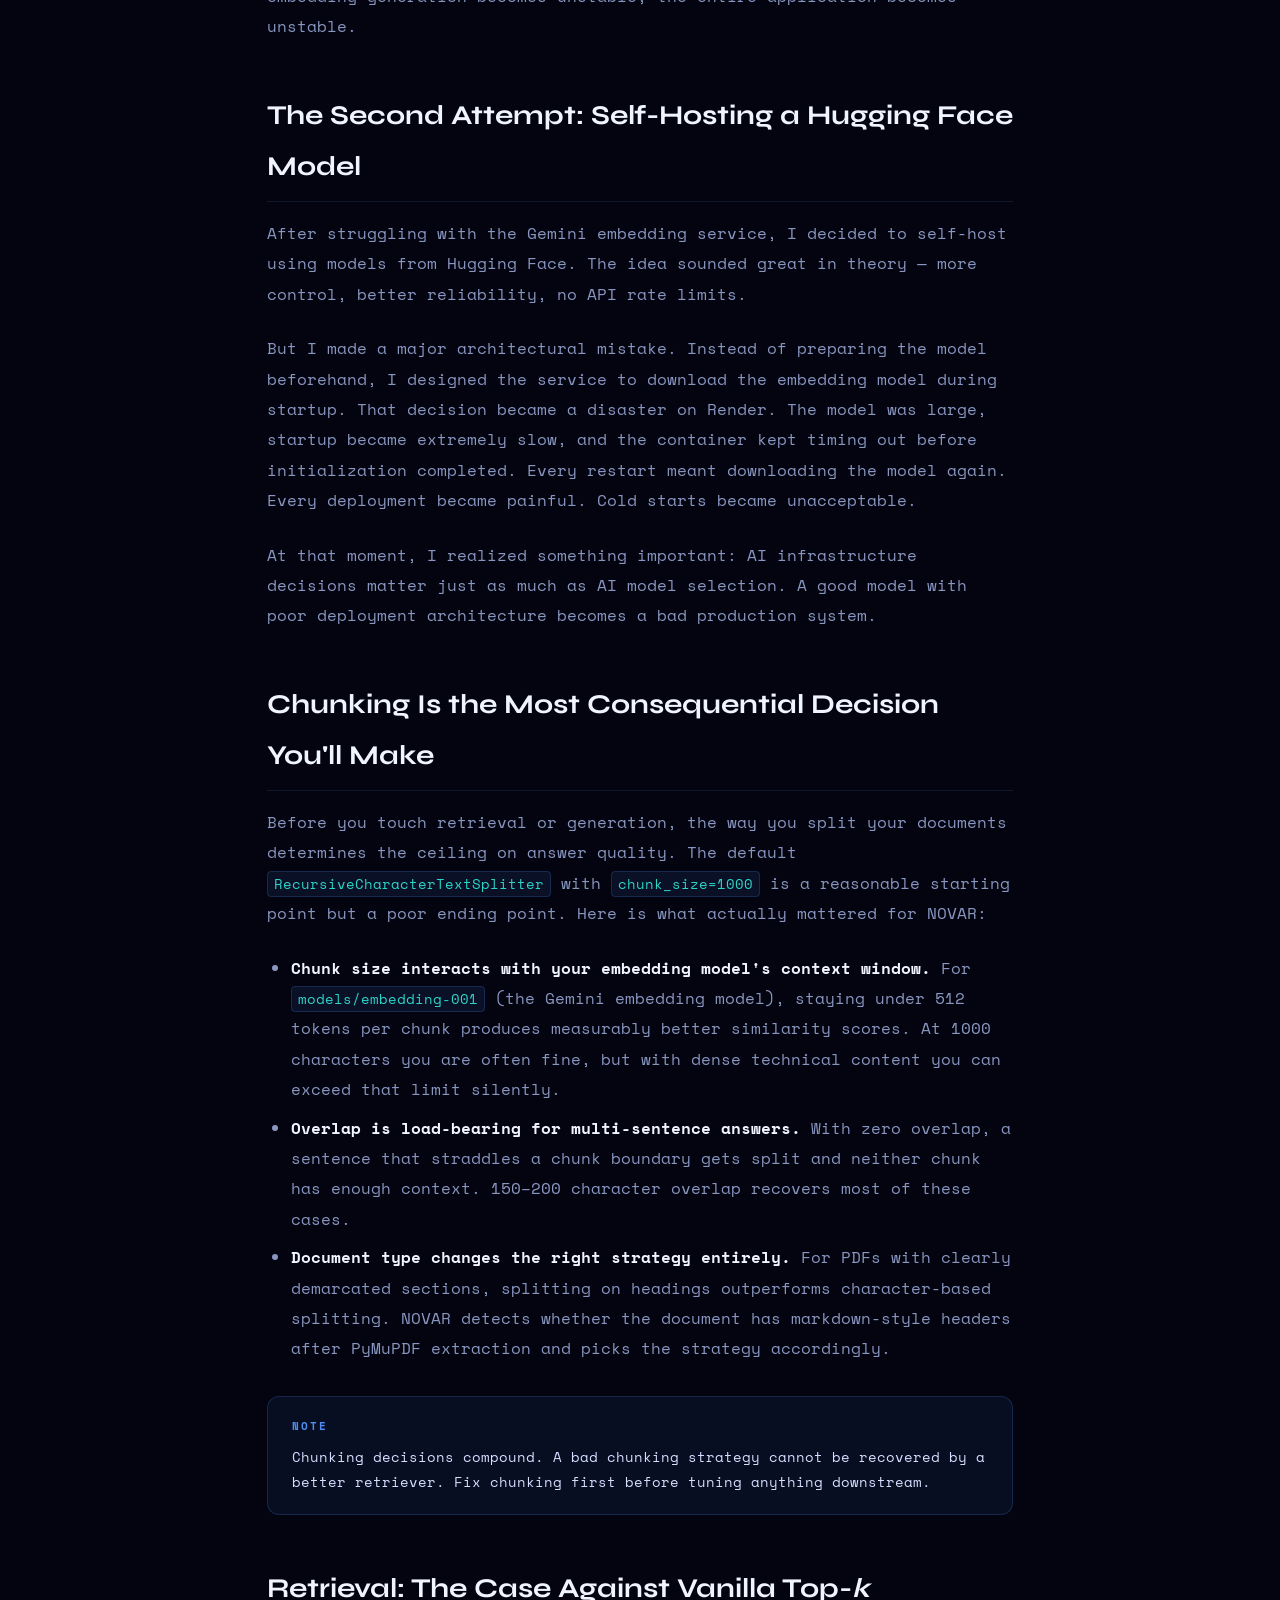
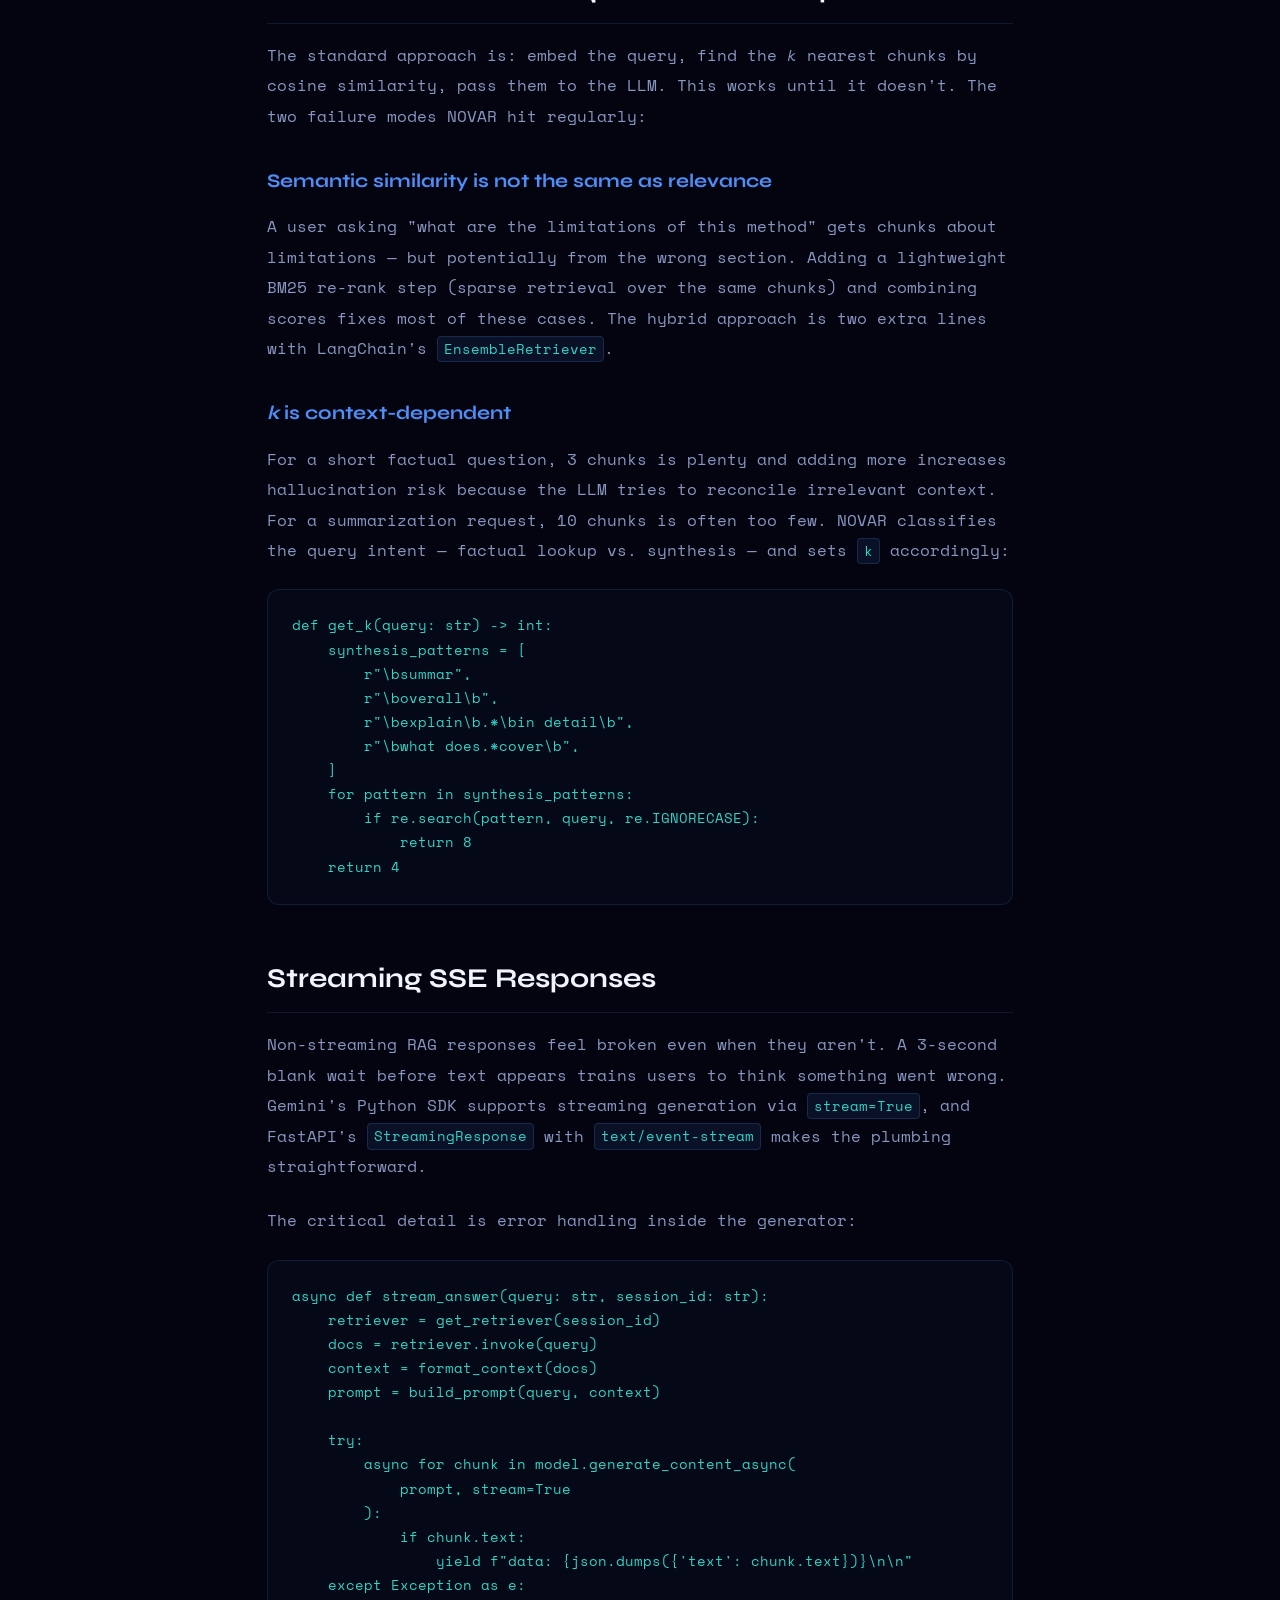
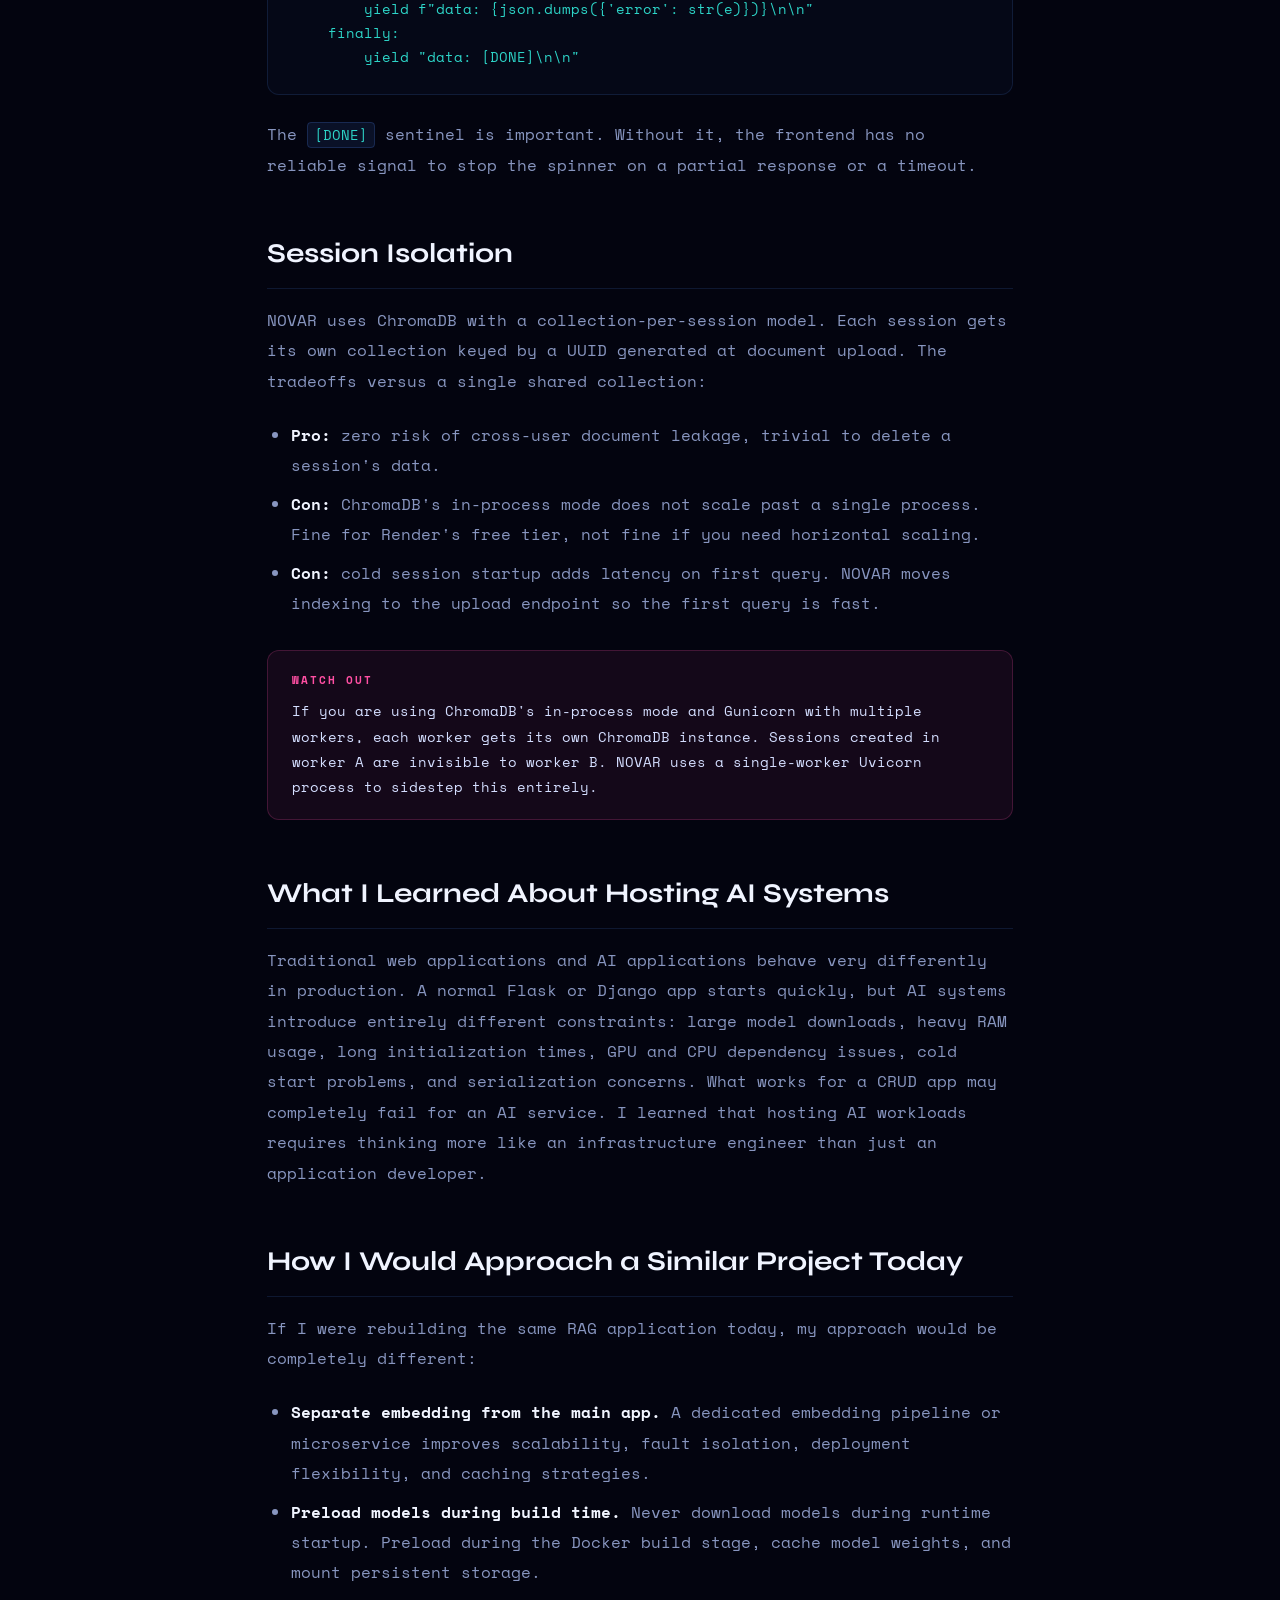
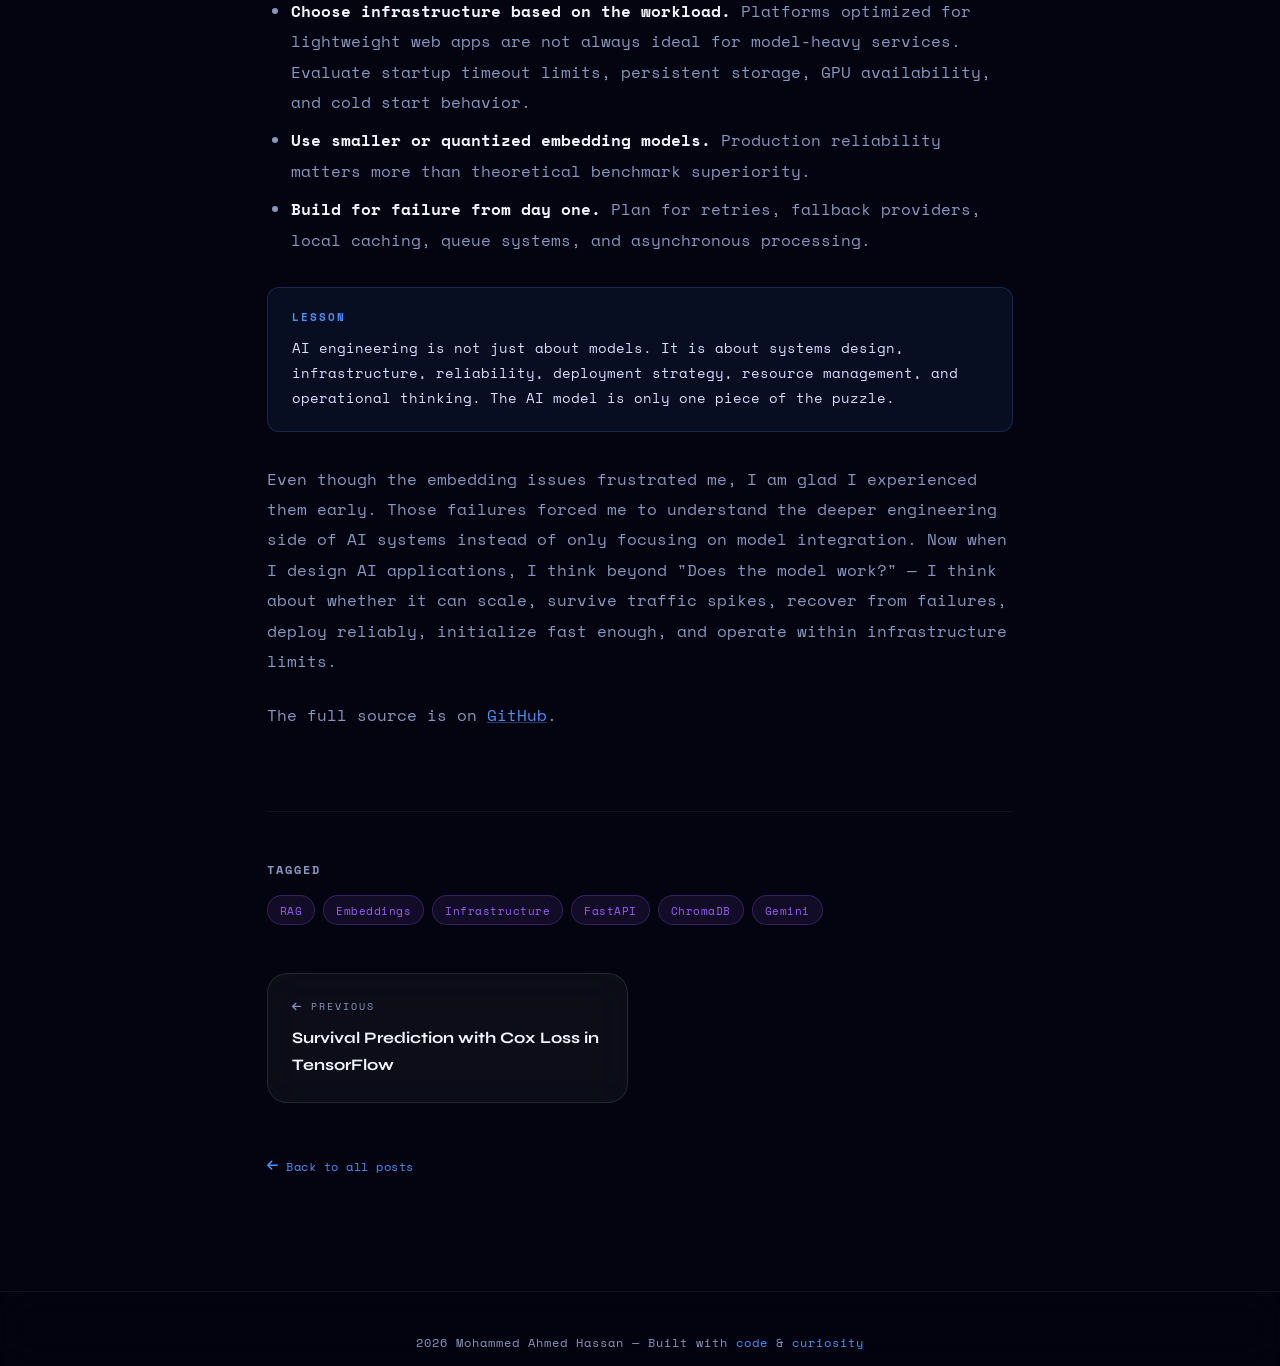
==== commit 6c18a033: "Update building-rag-systems.html" ====
--- a/posts/building-rag-systems.html
+++ b/posts/building-rag-systems.html
@@ -210,7 +210,7 @@
                 </p>
 
                 <p>
-                    The full source is on <a href="https://github.com/MohammedAH10/Novar-Network-of-Vecrtorized-Archive-Retrieval" target="_blank">GitHub</a>. The live demo runs on Render's free tier so expect a cold-start delay on first load.
+                    The full source is on <a href="https://github.com/MohammedAH10/Novar-Network-of-Vecrtorized-Archive-Retrieval" target="_blank">GitHub</a>.
                 </p>
 
             </div>
